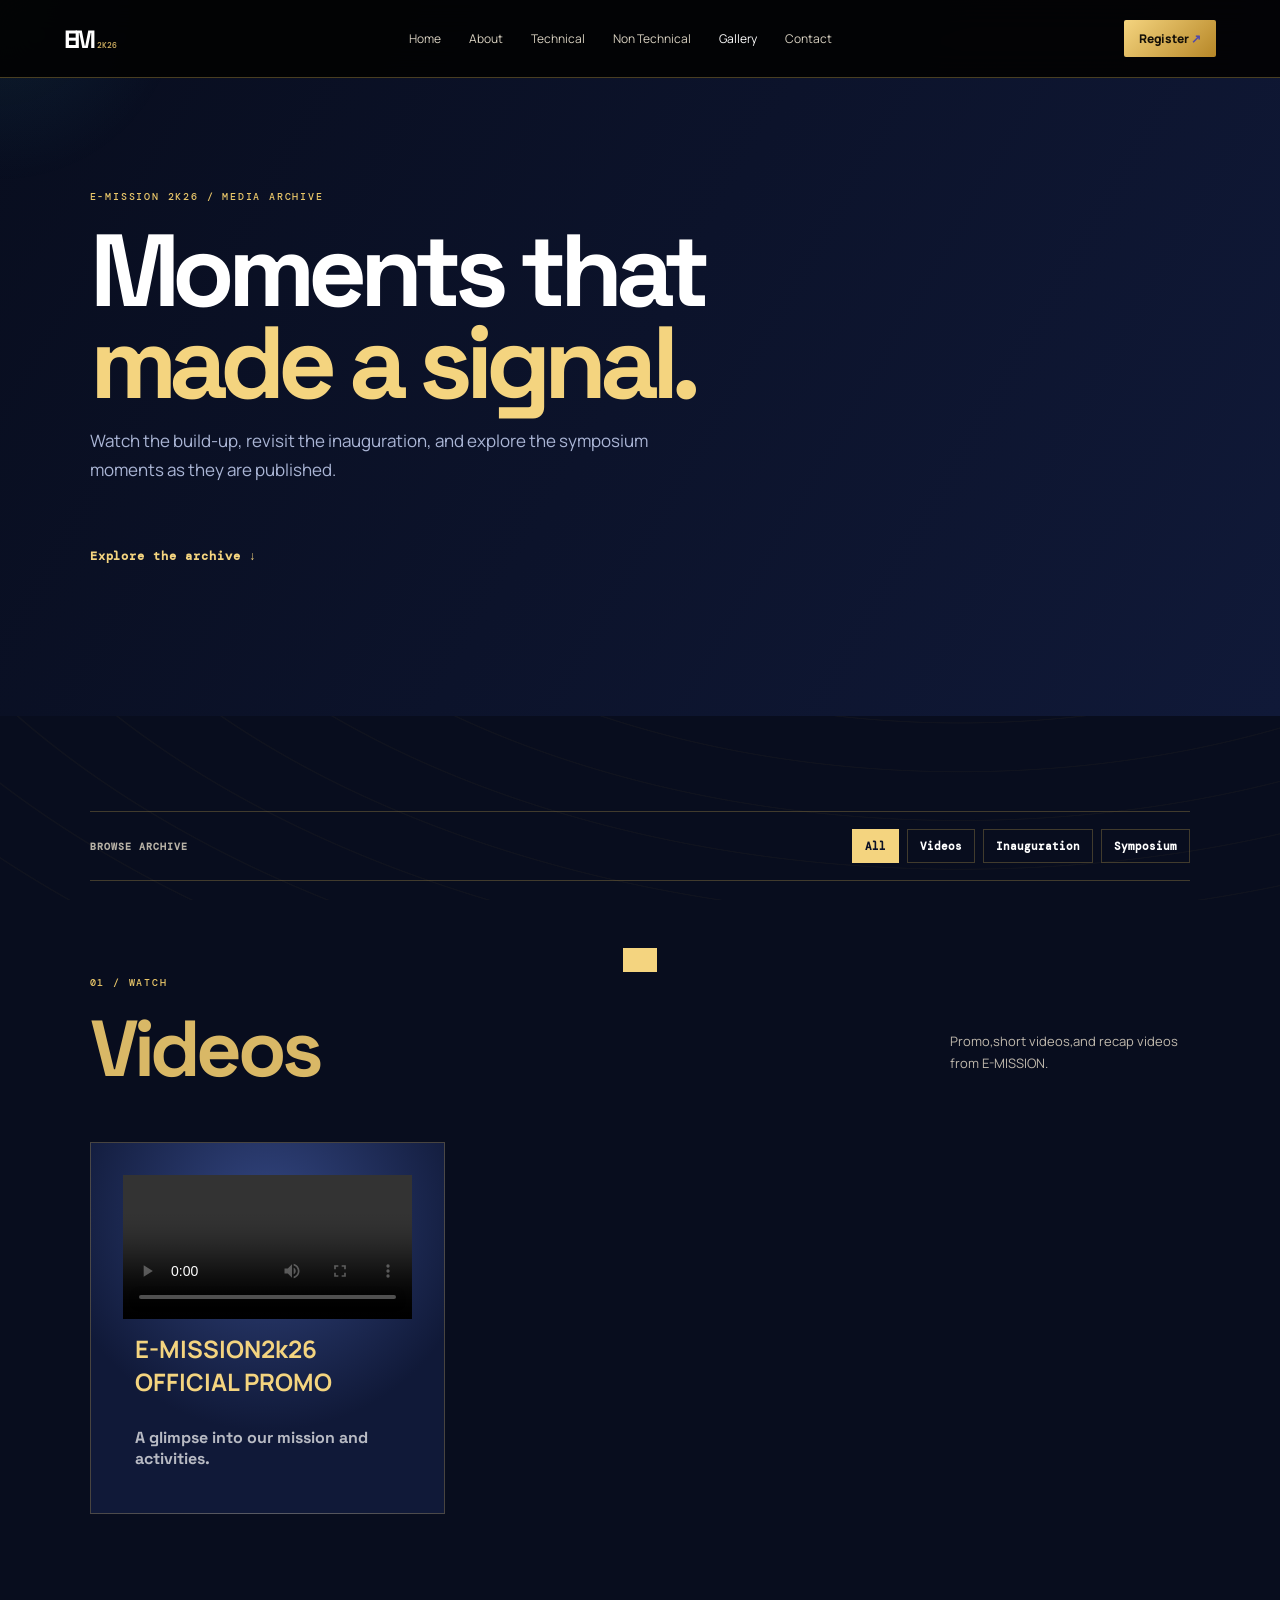
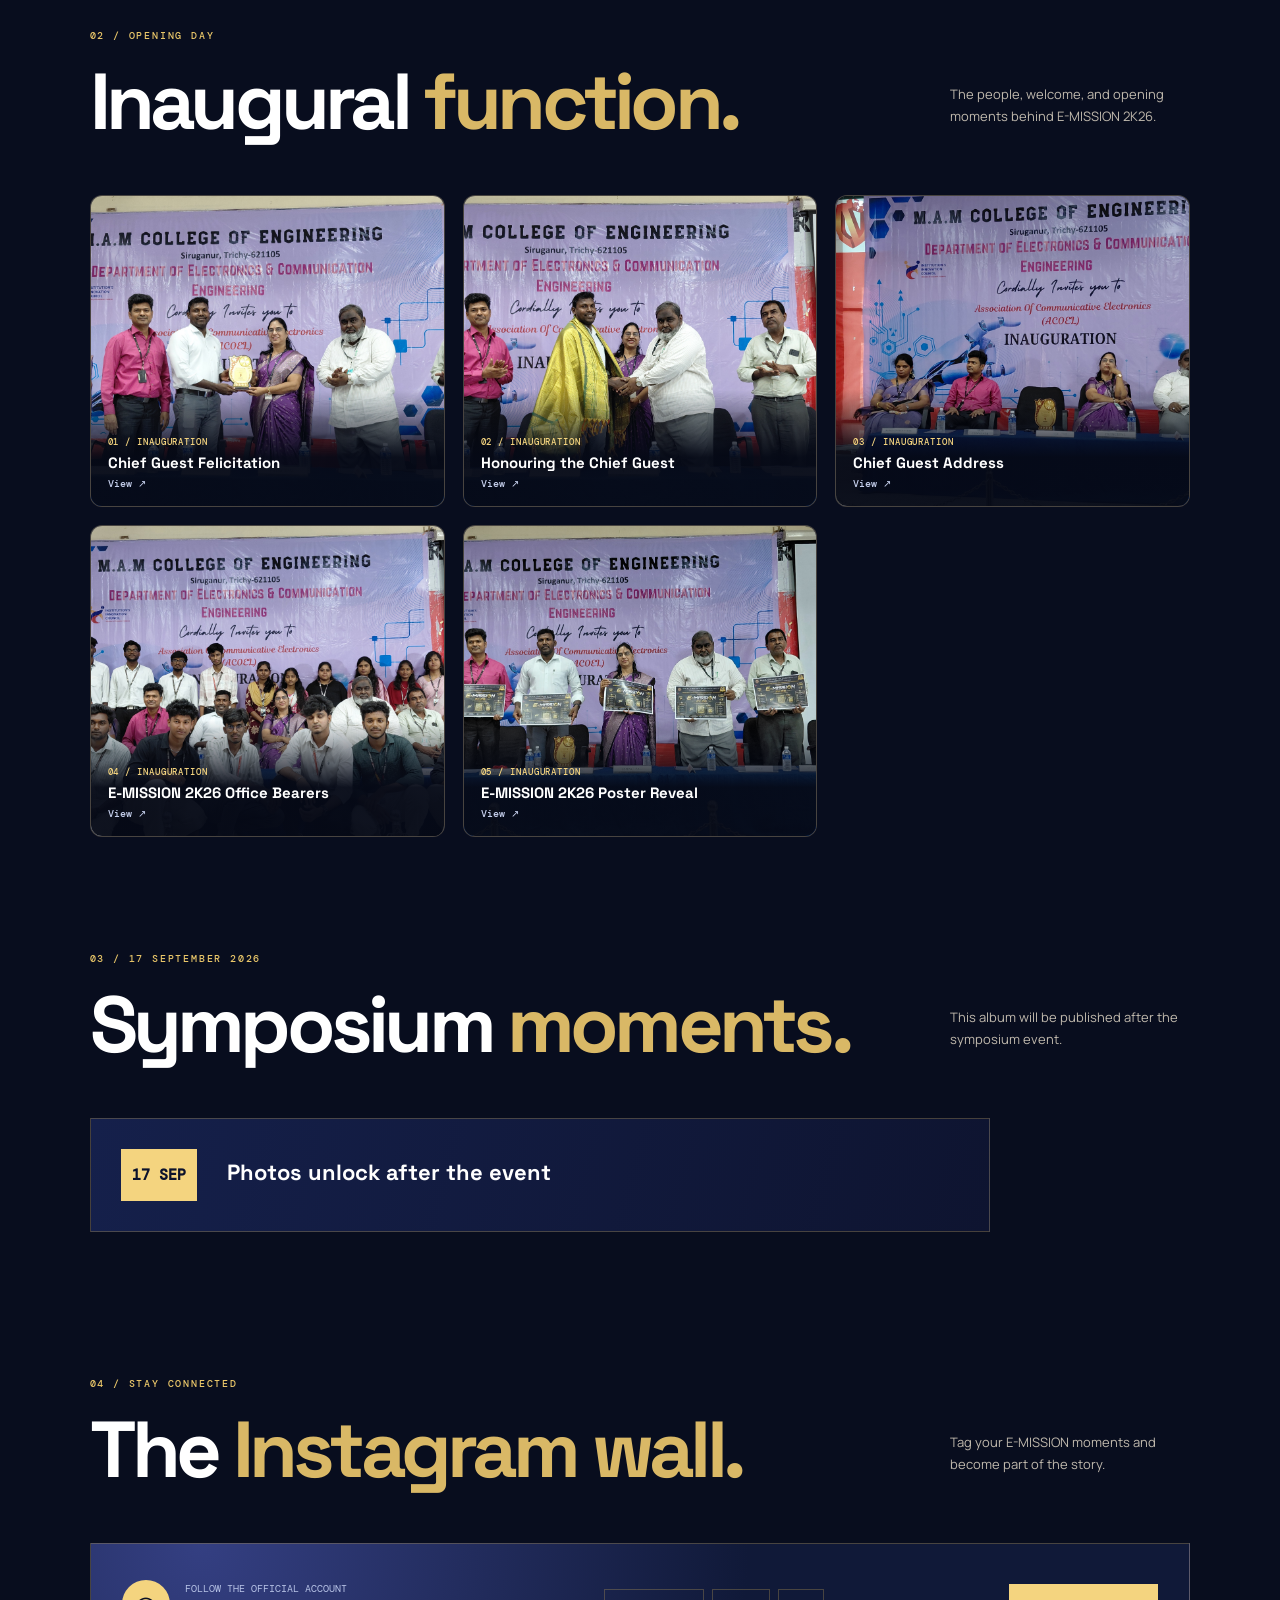
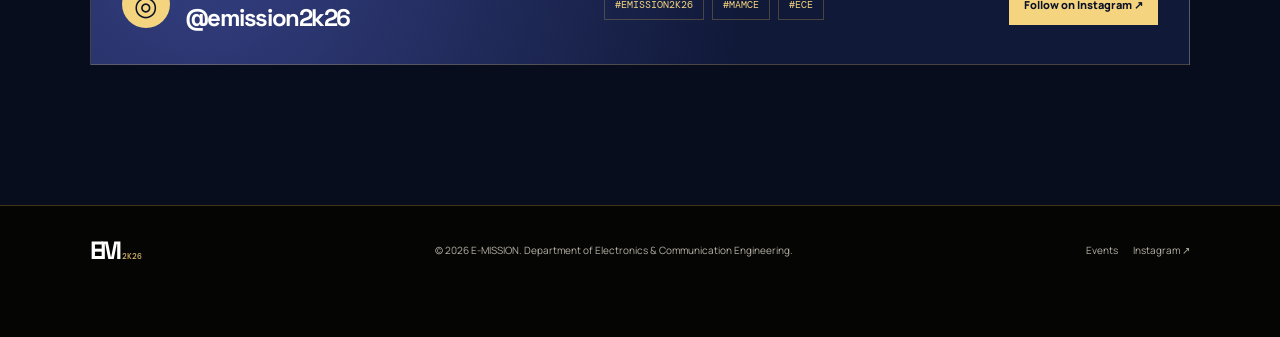
==== gallery.html @ a76c0dd0 "Update To V4:Whats New?:Updated Gallery Section.Gallery Filter,Uploded Photos And Videos,Instagram W" ====
<!doctype html>
<html lang="en">
  <head>
    <meta charset="utf-8" />
    <meta name="viewport" content="width=device-width, initial-scale=1" />
    <meta name="theme-color" content="#070b19" />
    <meta name="description" content="Photos and videos from E-MISSION 2K26." />
    <title>Gallery | E-MISSION 2K26</title>
    <link rel="preconnect" href="https://fonts.googleapis.com" />
    <link rel="preconnect" href="https://fonts.gstatic.com" crossorigin />
    <link
      href="https://fonts.googleapis.com/css2?family=DM+Mono:wght@400;500&family=Manrope:wght@400;500;600;700;800&family=Space+Grotesk:wght@400;500;600;700&display=swap"
      rel="stylesheet"
    />
    <link rel="stylesheet" href="styles.css" />
    <link rel="stylesheet" href="overrides.css" />
    <link rel="stylesheet" href="theme-emission.css" />
    <link rel="stylesheet" href="gallery.css" />
  </head>
  <body class="gallery-page">
    <div class="scroll-progress" id="scrollProgress"></div>
    <div class="cursor-glow" id="glow"></div>
    <header class="nav stuck" id="nav">
      <a class="brand" href="index.html#home" aria-label="E-MISSION home"
        ><span>EM</span><small>2K26</small></a
      >
      <nav id="menu" aria-label="Main navigation">
        <a href="index.html#home">Home</a><a href="index.html#about">About</a
        ><a href="index.html#technical">Technical</a
        ><a href="index.html#nontechnical">Non Technical</a
        ><a class="active" href="gallery.html">Gallery</a
        ><a href="index.html#contact">Contact</a>
      </nav>
      <div class="nav-actions">
        <a class="register-mini" href="https://docs.google.com/forms/d/e/1FAIpQLSfqVHv9h-TVXLEeJekLV90vyWVdqraAZtLsTosYT09HKLioBQ/viewform?usp=publish-editor"
          >Register <span>↗</span></a
        >
      </div>
      <button class="hamburger" id="hamburger" aria-label="Open navigation">
        <i></i><i></i>
      </button>
    </header>

    <main>
      <section class="gallery-hero section">
        <div class="section-kicker">E-MISSION 2K26 / MEDIA ARCHIVE</div>
        <h1>Moments that<br /><em>made a signal.</em></h1>
        <p>
          Watch the build-up, revisit the inauguration, and explore the
          symposium moments as they are published.
        </p>
        <div class="gallery-hero-actions">
          <a class="jump-link" href="#gallery-media">Explore the archive ↓</a>
        </div>
      </section>

      <section id="gallery-media" class="media-section section">
        <div class="gallery-filter-bar" aria-label="Filter gallery media">
          <span>Browse archive</span>
          <div class="gallery-filters" role="group" aria-label="Gallery filters">
            <button class="filter-button active" type="button" data-filter="all">All</button>
            <button class="filter-button" type="button" data-filter="videos">Videos</button>
            <button class="filter-button" type="button" data-filter="inauguration">Inauguration</button>
            <button class="filter-button" type="button" data-filter="symposium">Symposium</button>
          </div>
        </div>

      <section id="promo" class="media-section media-group" data-category="videos">
        <div class="section-head">
          <div>
            <div class="section-kicker">01 / WATCH</div>
            <h2 class="display"><em>Videos</em></h2>
          </div>
          <p class="head-note">
            Promo,short videos,and recap videos from E-MISSION.
          </p>
        </div>
        <div class="video-grid">

          <!-- Add each MP4 to assets/gallery/promo-videos/ and copy this video block for it. -->
          <article class="video-card video-placeholder gallery-item" data-category="videos">
            <video controls>
                <source src="assets/promo-videos/E-Mission 2k26 Final.mp4">
            </video>
            <h3 class="video-info-h">E-MISSION2k26 OFFICIAL PROMO</h3>
            <p class="video-info-p">A glimpse into our mission and activities.</p>
           
          </article>
        </div>
      </section>

      <section class="media-section media-group" data-category="inauguration">
        <div class="section-head">
          <div>
            <div class="section-kicker">02 / OPENING DAY</div>
            <h2 class="display">Inaugural <em>function.</em></h2>
          </div>
          <p class="head-note">
            The people, welcome, and opening moments behind E-MISSION 2K26.
          </p>
        </div>
        <div class="photo-grid">

            <button class="photo-card gallery-item" type="button" data-category="inauguration" data-full="assets/inaguration-function/Chief Guest Felicitation.jpg" data-caption="Chief Guest Felicitation" aria-label="Open Chief Guest Felicitation photo">
                <img src="assets/inaguration-function/Chief Guest Felicitation.jpg" alt="Chief Guest Felicitation">
                <span><b>01 / INAUGURATION</b>Chief Guest Felicitation <i>View ↗</i></span>
            </button>

            <button class="photo-card gallery-item" type="button" data-category="inauguration" data-full="assets/inaguration-function/Honouring Chief Guest.jpg" data-caption="Honouring the Chief Guest" aria-label="Open Honouring the Chief Guest photo">
                <img src="assets/inaguration-function/Honouring Chief Guest.jpg" alt="Honouring the Chief Guest">
                <span><b>02 / INAUGURATION</b>Honouring the Chief Guest <i>View ↗</i></span>
            </button>

            <button class="photo-card gallery-item" type="button" data-category="inauguration" data-full="assets/inaguration-function/Chief Guest Speech.jpg" data-caption="Chief Guest Address" aria-label="Open Chief Guest Address photo">
                <img src="assets/inaguration-function/Chief Guest Speech.jpg" alt="Chief Guest Address">
                <span><b>03 / INAUGURATION</b>Chief Guest Address <i>View ↗</i></span>
            </button>

            <button class="photo-card gallery-item" type="button" data-category="inauguration" data-full="assets/inaguration-function/Office Bearers E-MISSION2K26.jpg" data-caption="E-MISSION 2K26 Office Bearers" aria-label="Open E-MISSION 2K26 Office Bearers photo">
                <img src="assets/inaguration-function/Office Bearers E-MISSION2K26.jpg" alt="E-MISSION 2K26 Office Bearers">
                <span><b>04 / INAUGURATION</b>E-MISSION 2K26 Office Bearers <i>View ↗</i></span>
            </button>

            <button class="photo-card gallery-item" type="button" data-category="inauguration" data-full="assets/inaguration-function/E-MISSION2K26 POSTER REVEAL.jpg" data-caption="E-MISSION 2K26 Poster Reveal" aria-label="Open E-MISSION 2K26 Poster Reveal photo">
                <img src="assets/inaguration-function/E-MISSION2K26 POSTER REVEAL.jpg" alt="E-MISSION 2K26 Poster Reveal">
                <span><b>05 / INAUGURATION</b>E-MISSION 2K26 Poster Reveal <i>View ↗</i></span>
            </button>

        </div>
      </section>

      <section class="media-section media-group symposium-section" data-category="symposium">
        <div class="section-head">
          <div>
            <div class="section-kicker">03 / 17 SEPTEMBER 2026</div>
            <h2 class="display">Symposium <em>moments.</em></h2>
          </div>
          <p class="head-note">
            This album will be published after the symposium event.
          </p>
        </div>
        <div class="post-event-card gallery-item" data-category="symposium">
          <span>17 SEP</span>
          <div>
            <h3>Photos unlock after the event</h3>
          </div>
        </div>
      </section>
      </section>

      <section class="instagram-wall section">
        <div class="section-head"><div><div class="section-kicker">04 / STAY CONNECTED</div><h2 class="display">The <em>Instagram wall.</em></h2></div><p class="head-note">Tag your E-MISSION moments and become part of the story.</p></div>
        <div class="instagram-panel">
          <div class="instagram-handle"><span>◎</span><div><small>FOLLOW THE OFFICIAL ACCOUNT</small><h3>@emission2k26</h3></div></div>
          <div class="instagram-tags"><span>#EMISSION2K26</span><span>#MAMCE</span><span>#ECE</span></div>
          <a class="instagram-follow" href="https://www.instagram.com/emission2k26/" target="_blank" rel="noreferrer">Follow on Instagram ↗</a>
        </div>
      </section>
    </main>

    <footer>
      <a class="brand" href="index.html#home"
        ><span>EM</span><small>2K26</small></a
      >
      <p>
        © 2026 E-MISSION. Department of Electronics &amp; Communication
        Engineering.
      </p>
      <div>
        <a href="index.html#technical">Events</a
        ><a
          href="https://www.instagram.com/emission2k26/"
          target="_blank"
          rel="noreferrer"
          >Instagram ↗</a
        >
      </div>
    </footer>
    <dialog class="lightbox" id="lightbox" aria-label="Expanded photo viewer">
      <button class="lightbox-close" type="button" aria-label="Close photo viewer">×</button>
      <button class="lightbox-nav previous" type="button" aria-label="Previous photo">←</button>
      <figure><img id="lightboxImage" src="" alt="" /><figcaption><span id="lightboxCount"></span><strong id="lightboxCaption"></strong></figcaption></figure>
      <button class="lightbox-nav next" type="button" aria-label="Next photo">→</button>
      <a class="lightbox-download" id="lightboxDownload" href="#" download>Download ↓</a>
    </dialog>
    <div class="gallery-toast" id="galleryToast" role="status"></div>
    <script src="gallery.js"></script>
  </body>
</html>
---- styles.css ----
:root{--bg:#070b19;--surface:#0e1530;--ink:#f4f7ff;--muted:#94a1bd;--line:rgba(174,194,255,.16);--cyan:#69eff3;--violet:#9473ff;--lime:#d7ff5f;--font:'Manrope',sans-serif;--display:'Space Grotesk',sans-serif}*{box-sizing:border-box}html{scroll-behavior:smooth}body{margin:0;background:var(--bg);color:var(--ink);font-family:var(--font);overflow-x:hidden}.loader{position:fixed;inset:0;background:#070b19;z-index:100;display:grid;place-content:center;gap:14px;text-align:center;transition:opacity .7s,visibility .7s}.loader.done{opacity:0;visibility:hidden}.loader-mark{font:700 3rem var(--display);letter-spacing:-.16em}.loader-mark span{color:var(--cyan)}.loader p{font:500 10px 'DM Mono';color:var(--muted);letter-spacing:.2em}.loader i{height:1px;background:linear-gradient(90deg,transparent,var(--cyan),transparent);animation:load 1.5s infinite}@keyframes load{0%{transform:scaleX(.1)}100%{transform:scaleX(1)}}.scroll-progress{height:3px;background:linear-gradient(90deg,var(--cyan),var(--violet));position:fixed;top:0;left:0;z-index:99;width:0}.cursor-glow{position:fixed;width:400px;height:400px;border-radius:50%;background:radial-gradient(circle,rgba(81,230,245,.08),transparent 65%);pointer-events:none;transform:translate(-50%,-50%);z-index:1}.announcement{height:31px;background:var(--cyan);color:#071019;display:flex;gap:12px;align-items:center;overflow:hidden;padding:0 5vw;font:500 10px 'DM Mono';letter-spacing:.16em;white-space:nowrap}.announcement div{animation:marquee 24s linear infinite}.announcement b{margin:0 20px}@keyframes marquee{to{transform:translateX(-20%)}}.pulse{width:6px;height:6px;background:#071019;border-radius:50%;box-shadow:0 0 0 5px rgba(7,16,25,.18);flex:none}.nav{height:78px;display:flex;align-items:center;justify-content:space-between;padding:0 5vw;position:absolute;top:31px;left:0;right:0;z-index:30;transition:.3s}.nav.stuck{position:fixed;top:0;background:rgba(7,11,25,.78);backdrop-filter:blur(16px);border-bottom:1px solid var(--line)}.brand{color:var(--ink);text-decoration:none;font-family:var(--display);display:flex;align-items:baseline;gap:4px}.brand span{font-weight:700;font-size:25px;letter-spacing:-.15em}.brand small{font:500 8px 'DM Mono';color:var(--cyan);letter-spacing:0}.nav nav{display:flex;gap:28px}.nav nav a,.nav-actions a{font-size:12px;color:var(--muted);text-decoration:none;transition:.2s}.nav nav a:hover,.nav nav .active{color:var(--ink)}.nav-actions{display:flex;align-items:center;gap:12px}.lang,.theme{border:0;background:none;color:var(--muted);cursor:pointer;font:11px var(--font)}.theme{font-size:19px}.register-mini{background:var(--ink);color:#0a1022!important;padding:10px 15px;font-weight:800!important}.register-mini span{color:#4f49aa}.hamburger{display:none;background:0;border:0;width:30px}.hamburger i{display:block;height:2px;background:var(--ink);margin:6px 0}.hero{min-height:calc(100svh - 31px);position:relative;overflow:hidden;display:flex;align-items:center}.grid{position:absolute;inset:-30%;background:linear-gradient(var(--line) 1px,transparent 1px),linear-gradient(90deg,var(--line) 1px,transparent 1px);background-size:60px 60px;transform:perspective(600px) rotateX(60deg);mask-image:linear-gradient(transparent,black 30%,transparent 78%)}.orb{position:absolute;border-radius:50%;filter:blur(1px)}.orb-a{width:580px;height:580px;background:radial-gradient(circle,rgba(71,92,253,.3),transparent 68%);right:-120px;top:4%}.orb-b{width:440px;height:440px;background:radial-gradient(circle,rgba(80,235,238,.17),transparent 70%);left:-180px;bottom:-150px}.particles{position:absolute;inset:0;background-image:radial-gradient(var(--cyan) 1px,transparent 1px),radial-gradient(var(--violet) 1px,transparent 1px);background-size:110px 120px,170px 150px;background-position:10px 5px,80px 60px;opacity:.5;animation:drift 15s linear infinite}@keyframes drift{to{background-position:120px 125px,250px 210px}}.hero-inner{max-width:1300px;width:100%;margin:auto;padding:110px 7vw 60px;position:relative;z-index:2;display:flex;align-items:center;justify-content:space-between}.eyebrow,.section-kicker{font:500 10px 'DM Mono';letter-spacing:.18em;color:var(--cyan);text-transform:uppercase}.eyebrow span{display:inline-block;width:22px;height:1px;vertical-align:middle;background:var(--cyan);margin-right:9px}.emblem{display:flex;align-items:center;gap:12px;margin:30px 0 10px}.emblem-ring{border:1px solid var(--cyan);color:var(--cyan);border-radius:50%;width:44px;height:44px;display:grid;place-content:center;font:700 15px var(--display)}.emblem-ring small{font-size:6px}.emblem>span{font:500 8px 'DM Mono';color:var(--muted);letter-spacing:.1em}.hero h1{font:700 clamp(65px,10vw,150px)/.8 var(--display);letter-spacing:-.095em;margin:0}.hero h1 span{color:var(--cyan)}.hero h1 em,.display em,.contact h2 em{font-family:var(--display);font-style:normal;color:transparent;-webkit-text-stroke:1.5px var(--violet)}.hero-sub{font:500 13px 'DM Mono';color:var(--lime);letter-spacing:.15em;margin:25px 0}.hero-sub b{color:var(--muted);padding:0 6px}.hero-text{color:var(--muted);line-height:1.75;font-size:14px;max-width:430px}.hero-buttons{display:flex;gap:12px;margin:28px 0}.btn{display:inline-flex;align-items:center;justify-content:center;gap:16px;padding:14px 20px;text-decoration:none;border:1px solid var(--line);color:var(--ink);font:700 11px var(--font);cursor:pointer;transition:.25s}.btn.primary{background:var(--cyan);color:#071019;border-color:var(--cyan);box-shadow:0 0 30px rgba(104,239,243,.15)}.btn:hover{transform:translateY(-3px);box-shadow:0 7px 24px rgba(0,0,0,.25)}.btn.primary span{font-size:18px}.event-meta{display:flex;align-items:center;gap:14px;margin-top:44px}.event-meta>div{display:flex;align-items:center;gap:8px}.event-meta b{font:700 18px var(--display);letter-spacing:-.05em}.event-meta span{font:500 8px 'DM Mono';color:var(--muted);line-height:1.4}.event-meta i{width:1px;height:28px;background:var(--line)}.hero-visual{width:43%;height:520px;position:relative}.core{width:220px;height:220px;border-radius:50%;background:radial-gradient(circle at 38% 35%,#718cff,#23206d 50%,#10153b 72%);position:absolute;left:50%;top:50%;transform:translate(-50%,-50%);box-shadow:0 0 50px #5d68e860,0 0 150px #46e4e540}.core-inner{position:absolute;inset:18px;border:1px solid #75ecee80;border-radius:50%;display:grid;place-content:center;animation:spin 20s linear infinite}.core-inner span{font:700 40px var(--display);letter-spacing:-.17em}.core-inner i{position:absolute;width:8px;height:8px;background:var(--lime);border-radius:50%;left:50%;top:-4px;box-shadow:0 0 12px var(--lime)}.core-inner i:nth-of-type(2){top:50%;left:auto;right:-4px}.core-inner i:nth-of-type(3){left:50%;top:auto;bottom:-4px}.core-inner i:nth-of-type(4){top:50%;left:-4px}@keyframes spin{to{transform:rotate(360deg)}}.orbit{position:absolute;border:1px solid rgba(116,160,255,.25);border-radius:50%;left:50%;top:50%;transform:translate(-50%,-50%) rotate(-24deg)}.o1{width:390px;height:150px}.o2{width:160px;height:400px}.signal-card{position:absolute;padding:12px 15px;background:rgba(19,28,64,.66);border:1px solid rgba(140,181,255,.27);backdrop-filter:blur(10px);font:10px 'DM Mono';display:flex;flex-direction:column;gap:6px;animation:float 4s ease-in-out infinite}.signal-card span{color:var(--cyan)}.signal-card b{letter-spacing:.12em}.c1{top:11%;left:2%}.c2{bottom:16%;right:5%;animation-delay:-1s}.c3{right:9%;top:25%;animation-delay:-2s}@keyframes float{50%{transform:translateY(-12px)}}.scroll-cue{position:absolute;z-index:4;bottom:22px;left:7vw;font:9px 'DM Mono';letter-spacing:.16em;color:var(--muted);text-decoration:none;display:flex;align-items:center;gap:8px}.scroll-cue span{height:30px;width:1px;background:var(--cyan)}.section{padding:140px 7vw;max-width:1440px;margin:auto}.section-kicker{margin-bottom:22px}.display{font:700 clamp(45px,6.2vw,92px)/.96 var(--display);letter-spacing:-.075em;margin:0}.about{border-top:1px solid var(--line)}.about-layout{display:grid;grid-template-columns:1fr 1fr;gap:8vw}.about-copy{padding-top:12px}.about-copy p{color:var(--muted);font-size:15px;line-height:1.85;margin:0 0 20px}.text-link{color:var(--cyan);text-decoration:none;font:700 12px var(--font)}.text-link span{margin-left:8px;font-size:18px}.stats{display:grid;grid-template-columns:repeat(4,1fr);border-top:1px solid var(--line);margin-top:90px}.stats>div{padding:24px 10px;border-right:1px solid var(--line);display:flex;gap:12px;align-items:center}.stats strong{font:700 36px var(--display);letter-spacing:-.08em}.stats span{font:10px 'DM Mono';color:var(--muted);line-height:1.5}.section-head{display:flex;justify-content:space-between;align-items:end;margin-bottom:55px}.filter-wrap{width:230px}.filter-wrap label{display:block;font:10px 'DM Mono';color:var(--muted);margin-bottom:9px}.filter-wrap input{width:100%;border:0;border-bottom:1px solid var(--line);background:none;padding:9px 0;color:var(--ink);outline:0;font:12px var(--font)}.event-grid{display:grid;grid-template-columns:repeat(4,1fr);gap:12px}.event-card{min-height:460px;padding:22px;display:flex;flex-direction:column;justify-content:space-between;background:linear-gradient(145deg,#151d41,#0a1026);border:1px solid var(--line);position:relative;overflow:hidden;transition:.35s}.event-card:before{content:"";position:absolute;width:210px;height:210px;background:radial-gradient(circle,rgba(117,104,255,.23),transparent 67%);top:-65px;right:-80px}.event-card:hover{transform:translateY(-9px);border-color:var(--cyan);box-shadow:0 15px 40px #0005}.event-card.featured{background:linear-gradient(145deg,#17435e,#0d1a3f)}.card-top,.card-bottom{display:flex;justify-content:space-between;align-items:center;position:relative}.card-top>span:first-child{font:10px 'DM Mono';color:var(--muted)}.icon{font-size:27px;color:var(--cyan)}.tag{font:10px 'DM Mono';letter-spacing:.13em;color:var(--lime)}.event-card h3{font:700 36px/.92 var(--display);letter-spacing:-.075em;margin:12px 0}.event-card>div:nth-child(2)>p:last-child{color:var(--muted);font-size:12px;line-height:1.7}.rules{border:0;background:none;color:var(--muted);padding:0;font:10px 'DM Mono';text-decoration:underline;cursor:pointer}.card-bottom a{color:var(--ink);font:700 11px var(--font);text-decoration:none}.card-bottom b{color:var(--cyan);font-size:17px}.nontech{background:#0a0f23;max-width:none;padding-left:7vw;padding-right:7vw}.head-note{color:var(--muted);max-width:240px;font-size:13px;line-height:1.7}.non-grid{display:grid;grid-template-columns:repeat(3,1fr);gap:1px;background:var(--line);border:1px solid var(--line)}.non-card{background:#0a0f23;padding:26px;min-height:310px;transition:.25s}.non-card:hover{background:#131b3b}.non-card.accent{background:linear-gradient(135deg,#412f74,#1d194a)}.non-card>span{font:10px 'DM Mono';color:var(--muted)}.non-icon{font-size:40px;color:var(--cyan);margin:35px 0}.non-card h3{font:700 26px var(--display);letter-spacing:-.06em;margin:0}.non-card p{font-size:12px;line-height:1.7;color:var(--muted);min-height:45px}.non-card a{color:var(--ink);text-decoration:none;font:700 11px var(--font)}.timeline{margin-top:65px;border-top:1px solid var(--line)}.timeline>div{display:grid;grid-template-columns:1fr 30px 3fr;align-items:center;border-bottom:1px solid var(--line);padding:17px 0}.timeline time{font:500 12px 'DM Mono';color:var(--cyan)}.timeline span{width:7px;height:7px;border-radius:50%;background:var(--violet);box-shadow:0 0 12px var(--violet)}.timeline p{font-size:16px;margin:0}.register{max-width:none;background:linear-gradient(110deg,#111f47,#16115a 45%,#07101f);padding-left:7vw;padding-right:7vw}.register-panel{max-width:1300px;margin:auto;display:grid;grid-template-columns:1.5fr .8fr;gap:12vw;align-items:center}.register-copy>p:not(.section-kicker){color:var(--muted);line-height:1.7;max-width:350px}.countdown{display:flex;gap:23px;margin:32px 0}.countdown div{display:grid;gap:3px}.countdown b{font:700 35px var(--display);letter-spacing:-.07em}.countdown span{font:9px 'DM Mono';color:var(--cyan)}.registration-actions{display:flex;flex-wrap:wrap;gap:9px}.qr-box{background:#f5f8ff;color:#081126;padding:28px;text-align:center;max-width:265px;justify-self:end}.qr{background:#fff;padding:9px;width:152px;height:152px;margin:0 auto 18px}.qr svg{width:100%;height:100%;fill:#071019}.qr-box h3{font:700 18px var(--display);margin:0 0 6px}.qr-box>a:not(.download){font:10px 'DM Mono';color:#52617a;text-decoration:none}.download{display:flex;margin-top:20px;border-top:1px solid #d5d9e3;padding-top:14px;justify-content:space-between;color:#081126;text-decoration:none;font-size:11px;font-weight:800}.download span{font-size:20px;color:#5952e9}.people-columns{display:grid;grid-template-columns:1fr 1fr;gap:10vw;margin-top:55px}.people h3{font:500 10px 'DM Mono';color:var(--cyan);letter-spacing:.14em;text-transform:uppercase;margin-bottom:24px}.profile{border-top:1px solid var(--line);padding:15px 0;display:flex;align-items:center;gap:13px}.avatar{width:37px;height:37px;border-radius:50%;display:grid;place-content:center;color:var(--cyan);border:1px solid var(--cyan)}.profile div:last-child{display:grid;gap:3px}.profile b{font-size:13px}.profile span,.profile a{font-size:10px;color:var(--muted);text-decoration:none}.student-list{border-top:1px solid var(--line)}.student-list a{padding:13px 0;border-bottom:1px solid var(--line);display:grid;grid-template-columns:1fr 1fr auto;color:var(--ink);text-decoration:none;font-size:12px}.student-list span{color:var(--muted)}.student-list i{color:var(--lime);font:10px 'DM Mono';font-style:normal}.faq{padding-top:20px;display:grid;grid-template-columns:.85fr 1.15fr;gap:10vw}.accordion{padding-top:20px}.accordion details{border-top:1px solid var(--line);padding:19px 0}.accordion details:last-child{border-bottom:1px solid var(--line)}summary{list-style:none;font:600 15px var(--font);cursor:pointer;display:flex;justify-content:space-between}summary::-webkit-details-marker{display:none}summary span{color:var(--cyan);font-size:20px;transition:.2s}details[open] summary span{transform:rotate(45deg)}details p{color:var(--muted);font-size:13px;line-height:1.7;max-width:480px}.contact{padding:100px 7vw;display:grid;grid-template-columns:1fr 1fr;background:#080d1e}.contact h2{font:700 clamp(50px,7vw,100px)/.86 var(--display);letter-spacing:-.09em;margin:15px 0 25px}.contact>div>p:not(.eyebrow){font-size:13px;color:var(--muted);line-height:1.7}.contact>div>a{color:var(--cyan);font:600 13px var(--font);text-decoration:none}.map{height:310px;border:1px solid var(--line);position:relative;overflow:hidden;background:linear-gradient(30deg,#0e2145,#0b1630)}.map:before{content:"";position:absolute;inset:-20%;background:linear-gradient(48deg,transparent 48%,#69eff330 49%,#69eff330 51%,transparent 52%),linear-gradient(145deg,transparent 47%,#9473ff25 48%,#9473ff25 52%,transparent 53%);background-size:100px 100px}.map-line{position:absolute;height:1px;background:#d7ff5f66;transform:rotate(-24deg)}.l1{width:250px;top:40%;left:-20px}.l2{width:300px;top:65%;right:-30px;transform:rotate(35deg)}.l3{width:170px;top:23%;right:30px;transform:rotate(108deg)}.pin{position:absolute;left:48%;top:43%;font-size:35px;color:var(--lime);filter:drop-shadow(0 0 10px var(--lime))}.map b,.map small{position:absolute;left:50%;top:60%;transform:translateX(-50%);font:700 11px 'DM Mono';letter-spacing:.1em;white-space:nowrap}.map small{top:68%;font-size:8px;color:var(--muted)}footer{padding:27px 7vw 70px;display:flex;justify-content:space-between;align-items:center;border-top:1px solid var(--line);font-size:10px;color:var(--muted)}footer div{display:flex;gap:15px}footer a{color:var(--muted);text-decoration:none}.bottom-nav{display:none}dialog{width:min(450px,90vw);background:#101938;color:var(--ink);border:1px solid var(--cyan);padding:32px;box-shadow:0 30px 100px #000}dialog::backdrop{background:#020512aa;backdrop-filter:blur(5px)}dialog h2{font:700 34px var(--display);letter-spacing:-.06em;margin:8px 0 20px}dialog ul{color:var(--muted);padding-left:18px;font-size:13px;line-height:2;margin-bottom:28px}.close{position:absolute;right:13px;top:9px;border:0;background:none;color:var(--ink);font-size:25px;cursor:pointer}#toast{position:fixed;z-index:101;bottom:28px;left:50%;transform:translate(-50%,100px);background:var(--cyan);color:#071019;padding:12px 17px;font-size:12px;font-weight:800;transition:.3s}#toast.show{transform:translate(-50%,0)}.light{--bg:#eef2fa;--surface:#fff;--ink:#071128;--muted:#576882;--line:rgba(11,31,80,.16)}.light .hero,.light .nontech,.light .non-card,.light footer,.light .contact{background:#eef2fa}.light .event-card{background:#fff}.light .register{background:linear-gradient(110deg,#dfeaff,#e9e4ff)}@media(max-width:800px){.cursor-glow{display:none}.nav{height:65px;padding:0 5vw}.nav nav{position:fixed;top:0;right:-100%;width:min(300px,85vw);height:100vh;background:#0e1530;display:flex;flex-direction:column;padding:110px 35px;gap:25px;transition:.35s;box-shadow:-20px 0 40px #0005}.nav nav.open{right:0}.nav nav a{font:600 20px var(--display);color:var(--ink)}.nav-actions .lang,.nav-actions .theme{display:none}.register-mini{display:none}.hamburger{display:block;z-index:2}.hero{min-height:780px}.hero-inner{padding:100px 7vw 70px}.hero-visual{position:absolute;width:360px;height:390px;right:-100px;bottom:30px;opacity:.72}.core{width:150px;height:150px}.o1{width:280px;height:100px}.o2{width:100px;height:280px}.hero-copy{z-index:2}.hero h1{font-size:clamp(64px,18vw,100px)}.hero-text{max-width:330px}.hero-buttons{margin-top:22px}.btn{padding:13px 14px;font-size:10px}.event-meta{margin-top:28px}.scroll-cue{display:none}.section{padding:85px 7vw}.about-layout,.people-columns,.register-panel,.contact,.faq{grid-template-columns:1fr;gap:35px}.stats{margin-top:50px;grid-template-columns:1fr 1fr}.stats>div:nth-child(2){border-right:0}.section-head{align-items:start;gap:25px;flex-direction:column;margin-bottom:35px}.event-grid{grid-template-columns:1fr 1fr}.event-card{min-height:360px;padding:17px}.event-card h3{font-size:29px}.non-grid{grid-template-columns:1fr}.non-card{min-height:250px}.register-panel{gap:50px}.qr-box{justify-self:start}.people-columns{margin-top:38px}.faq{padding-top:0}.accordion{padding-top:0}.contact{padding:75px 7vw}.map{height:250px}footer{padding-bottom:82px;align-items:flex-start;flex-direction:column;gap:18px}footer p{margin:0}.bottom-nav{position:fixed;z-index:50;bottom:0;left:0;right:0;height:62px;background:rgba(8,14,31,.9);backdrop-filter:blur(12px);display:flex;justify-content:space-around;border-top:1px solid var(--line)}.bottom-nav a{display:grid;place-content:center;text-align:center;gap:2px;color:var(--muted);text-decoration:none;font-size:17px;min-width:52px}.bottom-nav span{font:8px var(--font)}.bottom-register{color:var(--cyan)!important}.bottom-register:first-letter{font-size:21px}}@media(max-width:480px){.announcement{font-size:8px}.hero{min-height:730px}.hero-inner{padding-top:80px}.emblem{margin-top:20px}.hero-sub{font-size:10px}.hero-text{font-size:12px}.event-grid{grid-template-columns:1fr}.event-card{min-height:310px}.stats strong{font-size:28px}.stats>div{padding:16px 5px}.timeline>div{grid-template-columns:70px 24px 1fr}.timeline p{font-size:13px}.student-list a{grid-template-columns:1fr auto;gap:5px}.student-list i{grid-column:1/-1}.registration-actions{flex-direction:column;align-items:flex-start}.filter-wrap{width:100%}}
---- overrides.css ----
/* E-MISSION 2K26 update: expanded non-technical lineup and calendar emphasis. */
.non-grid { grid-template-columns: repeat(4, 1fr); }
.non-card.film-card { background: linear-gradient(135deg, #123e51, #10244a); }
#calendar {
  background: var(--lime);
  border-color: var(--lime);
  color: #081126;
  box-shadow: 0 0 24px rgba(215,255,95,.22);
}
#calendar:hover { box-shadow: 0 8px 30px rgba(215,255,95,.32); }
@media (max-width: 800px) { .non-grid { grid-template-columns: 1fr; } }

/* Keep the hero logo on the left and use the right side for the signal visual. */
.emission-logo {
  margin-left: 0;
  margin-right: 0;
  position: static;
}

@media (min-width: 801px) {
  .hero-visual {
    display: block !important;
  }
}

/* Gold mission-control panel for the right side of the hero. */
@media (min-width: 801px) {
  .hero-visual {
    width: 42%;
    height: 420px;
    position: relative;
    overflow: hidden;
    border: 1px solid rgba(217, 184, 102, .5);
    background:
      linear-gradient(rgba(217, 184, 102, .11) 1px, transparent 1px),
      linear-gradient(90deg, rgba(217, 184, 102, .11) 1px, transparent 1px),
      radial-gradient(circle at 70% 18%, rgba(217, 184, 102, .32), transparent 32%),
      #0a0905;
    background-size: 36px 36px, 36px 36px, auto, auto;
    box-shadow: inset 0 0 70px rgba(0, 0, 0, .7), 0 25px 60px rgba(0, 0, 0, .28);
  }

  .hero-visual > * {
    display: none;
  }

  .hero-visual::before {
    content: "E-MISSION\A 2K26\A\A // 19TH STATE LEVEL\A SYMPOSIUM\A\A ● SIGNAL ACTIVE";
    white-space: pre-line;
    position: absolute;
    inset: 42px;
    padding: 30px;
    border: 1px solid rgba(244, 212, 127, .65);
    color: #f4d47f;
    font: 600 13px/1.75 'DM Mono', monospace;
    letter-spacing: .12em;
    text-shadow: 0 0 18px rgba(244, 212, 127, .45);
    background: linear-gradient(135deg, rgba(217, 184, 102, .12), transparent 55%);
  }

  .hero-visual::after {
    content: "";
    position: absolute;
    top: -45%;
    left: -15%;
    width: 130%;
    height: 26%;
    background: linear-gradient(180deg, transparent, rgba(244, 212, 127, .18), transparent);
    transform: skewY(-12deg);
    animation: mission-scan 5s ease-in-out infinite;
  }
}

@keyframes mission-scan {
  0%, 100% { top: -45%; opacity: 0; }
  18% { opacity: 1; }
  70% { top: 115%; opacity: .8; }
}

/* Ideate → Create → Connect signal path. */
@media (min-width: 801px) {
  .hero-visual {
    border: 0;
    background: transparent;
    box-shadow: none;
    overflow: visible;
  }

  .hero-visual::before {
    content: "";
    inset: 48px auto 48px 50%;
    width: 1px;
    padding: 0;
    border: 0;
    background: linear-gradient(180deg, transparent, #d9b866 13%, #d9b866 87%, transparent);
    box-shadow: 0 0 12px rgba(217, 184, 102, .65);
  }

  .hero-visual::after {
    top: 62px;
    left: calc(50% - 6px);
    width: 13px;
    height: 13px;
    border-radius: 50%;
    transform: none;
    background: #f4d47f;
    box-shadow: 0 0 0 7px rgba(244, 212, 127, .13), 0 0 22px #f4d47f;
    animation: signal-travel 4.8s ease-in-out infinite;
  }

  .hero-visual .core,
  .hero-visual .orbit {
    display: none !important;
  }

  .hero-visual .signal-card {
    display: flex !important;
    width: min(285px, 78%);
    min-height: 88px;
    padding: 18px 22px;
    align-items: center;
    justify-content: space-between;
    flex-direction: row;
    color: #f8eac4;
    background: linear-gradient(100deg, rgba(27, 22, 11, .96), rgba(83, 62, 20, .7));
    border: 1px solid rgba(244, 212, 127, .68);
    box-shadow: 0 16px 35px rgba(0, 0, 0, .38);
    animation: signal-card 4.8s ease-in-out infinite;
  }

  .hero-visual .signal-card span {
    color: #d9b866;
    font: 500 11px 'DM Mono', monospace;
  }

  .hero-visual .signal-card b {
    font: 700 25px 'Space Grotesk', sans-serif;
    letter-spacing: .08em;
  }

  .hero-visual .c1 { top: 30px; left: 0; animation-delay: 0s; }
  .hero-visual .c2 { top: 162px; right: 0; animation-delay: 1.6s; }
  .hero-visual .c3 { top: 294px; left: 0; animation-delay: 3.2s; }
}

@keyframes signal-travel {
  0%, 12% { top: 62px; opacity: 0; }
  18%, 28% { opacity: 1; }
  45% { top: 196px; opacity: 1; }
  75% { top: 328px; opacity: 1; }
  88%, 100% { top: 350px; opacity: 0; }
}

@keyframes signal-card {
  0%, 100% { border-color: rgba(244, 212, 127, .48); transform: translateY(0); }
  18% { border-color: #f4d47f; box-shadow: 0 0 0 4px rgba(244, 212, 127, .12), 0 16px 35px rgba(0, 0, 0, .38); transform: translateY(-4px); }
  36% { border-color: rgba(244, 212, 127, .48); transform: translateY(0); }
}

/* Compact ECE microchip animation. */
@media (min-width: 801px) {
  .hero-visual {
    width: 300px;
    height: 270px;
    margin-right: 6vw;
    background: transparent;
  }

  .hero-visual .signal-card,
  .hero-visual .orbit {
    display: none !important;
  }

  .hero-visual::before {
    content: "";
    inset: 15px 0;
    width: auto;
    padding: 0;
    border: 0;
    background:
      linear-gradient(90deg, transparent 0 17%, rgba(217, 184, 102, .58) 17% 18%, transparent 18% 82%, rgba(217, 184, 102, .58) 82% 83%, transparent 83%),
      linear-gradient(transparent 0 48%, rgba(217, 184, 102, .58) 48% 49%, transparent 49%),
      repeating-linear-gradient(90deg, transparent 0 27px, rgba(217, 184, 102, .14) 28px 29px);
    opacity: .8;
    box-shadow: none;
  }

  .hero-visual::after {
    top: calc(50% - 4px);
    left: 18%;
    width: 10px;
    height: 10px;
    border-radius: 50%;
    transform: none;
    background: #f4d47f;
    box-shadow: 0 0 14px #f4d47f;
    animation: chip-pulse 3.6s ease-in-out infinite;
  }

  .hero-visual .core {
    display: grid !important;
    width: 126px;
    height: 126px;
    left: 50%;
    top: 50%;
    transform: translate(-50%, -50%);
    border-radius: 10px;
    background: linear-gradient(135deg, #5c4414, #161006 55%, #8e6922);
    border: 1px solid #f4d47f;
    box-shadow: 0 0 0 13px rgba(217, 184, 102, .12), 0 0 38px rgba(217, 184, 102, .3);
  }

  .hero-visual .core::before {
    content: "ECE";
    position: absolute;
    left: 50%;
    bottom: -31px;
    transform: translateX(-50%);
    color: #d9b866;
    font: 600 10px 'DM Mono', monospace;
    letter-spacing: .28em;
  }

  .hero-visual .core-inner {
    inset: 14px;
    border-radius: 5px;
    border-color: rgba(244, 212, 127, .7);
    animation: chip-glow 3.6s ease-in-out infinite;
  }

  .hero-visual .core-inner span {
    color: #f8eac4;
    font-size: 31px;
    text-shadow: 0 0 12px rgba(244, 212, 127, .55);
  }

  .hero-visual .core-inner i {
    display: none;
  }
}

@keyframes chip-pulse {
  0%, 15% { left: 18%; opacity: 0; }
  24% { opacity: 1; }
  68% { left: 78%; opacity: 1; }
  82%, 100% { left: 82%; opacity: 0; }
}

@keyframes chip-glow {
  0%, 100% { box-shadow: inset 0 0 0 rgba(244, 212, 127, 0); }
  45% { box-shadow: inset 0 0 24px rgba(244, 212, 127, .33); }
}

/* M.A.M. College emblem in place of the hero animation. */
@media (min-width: 801px) {
  .hero-visual {
    width: 260px;
    height: 260px;
    margin-right: 8vw;
    background: url("assets/mamce-logo.png") center / contain no-repeat;
    mix-blend-mode: screen;
    opacity: .98;
    position: relative;
    top: -150px;
    filter: sepia(1) saturate(1.7) hue-rotate(350deg) brightness(1.2) contrast(1.08)
      drop-shadow(0 0 18px rgba(244, 212, 127, .28));
  }

  .hero-visual::before,
  .hero-visual::after,
  .hero-visual .core,
  .hero-visual .signal-card,
  .hero-visual .orbit {
    display: none !important;
  }
}

/* Subtle presentation effects for the M.A.M. College emblem. */
@media (min-width: 801px) {
  .hero-visual::before {
    content: "";
    display: block !important;
    position: absolute;
    inset: 2px;
    padding: 0;
    width: auto;
    border: 1px dashed rgba(244, 212, 127, .5);
    border-radius: 50%;
    background: transparent;
    box-shadow: none;
    animation: emblem-ring 18s linear infinite;
  }

  .hero-visual::after {
    content: "";
    display: block !important;
    position: absolute;
    inset: 24px;
    width: auto;
    height: auto;
    border-radius: 50%;
    transform: none;
    background: radial-gradient(circle, rgba(244, 212, 127, .2), transparent 67%);
    box-shadow: 0 0 38px rgba(217, 184, 102, .32);
    animation: emblem-glow 3.8s ease-in-out infinite;
    pointer-events: none;
  }
}

@keyframes emblem-ring {
  to { transform: rotate(360deg); }
}

@keyframes emblem-glow {
  0%, 100% { opacity: .35; transform: scale(.93); }
  50% { opacity: .8; transform: scale(1.06); }
}

/* Downloadable image gallery. */
.gallery { background: linear-gradient(180deg, #0a0f23, #080d1e); }
.gallery-grid { display: grid; grid-template-columns: 1.4fr 1fr 1fr; gap: 14px; }
.gallery-card { margin: 0; min-height: 330px; position: relative; overflow: hidden; border: 1px solid var(--line); background: #101938; }
.gallery-card-featured { min-height: 430px; }
.gallery-card img { display: block; width: 100%; height: 100%; min-height: inherit; object-fit: cover; transition: transform .45s ease, filter .45s ease; }
.gallery-card:not(.gallery-card-featured) img { object-fit: contain; padding: 42px; background: radial-gradient(circle at 50% 35%, #243066, #080d1e 70%); }
.gallery-card:hover img { transform: scale(1.06); filter: brightness(.72); }
.gallery-card figcaption { position: absolute; inset: auto 0 0; padding: 18px; display: flex; align-items: center; justify-content: space-between; gap: 12px; background: linear-gradient(transparent, rgba(3, 7, 18, .96) 40%); color: var(--ink); font: 10px 'DM Mono', monospace; letter-spacing: .08em; }
.gallery-card figcaption a { padding: 10px 12px; color: #081126; background: var(--lime); text-decoration: none; font: 800 10px var(--font); letter-spacing: 0; white-space: nowrap; transition: transform .2s, box-shadow .2s; }
.gallery-card figcaption a:hover { transform: translateY(-2px); box-shadow: 0 8px 22px rgba(215,255,95,.25); }
.gallery-card figcaption b { margin-left: 5px; font-size: 16px; }
@media (max-width: 800px) { .gallery-grid { grid-template-columns: 1fr; } .gallery-card, .gallery-card-featured { min-height: 350px; } }
---- theme-emission.css ----
:root {
  --bg: #030303;
  --surface: #0d0d0d;
  --ink: #fff;
  --muted: #b8b2a6;
  --line: rgba(215, 178, 86, 0.28);
  --cyan: #d9b866;
  --violet: #8d7343;
  --lime: #f4d47f;
  --gold: #d9b866;
  --display: "Space Grotesk", sans-serif;
}
body {
  background: #030303;
  color: #fff;
  background-image:
    radial-gradient(ellipse at 80% 10%, #382d12 0, transparent 30%),
    radial-gradient(ellipse at 0 70%, #1e1910 0, transparent 35%);
}
body:before {
  content: "";
  position: fixed;
  inset: 0;
  pointer-events: none;
  z-index: -1;
  opacity: 0.35;
  background: repeating-radial-gradient(
    ellipse at 75% 35%,
    transparent 0 28px,
    #b7923d22 29px 30px,
    transparent 31px 80px
  );
}
.announcement {
  background: #cba544;
  color: #0a0803;
}
.nav.stuck {
  background: rgba(3, 3, 3, 0.92);
  border-color: #d8b75d55;
}
.nav nav a,
.nav-actions a {
  color: #d8d1c1;
}
.register-mini {
  background: linear-gradient(135deg, #f4d47f, #b78727) !important;
  color: #151007 !important;
  border-radius: 2px;
}
.hero {
  background: linear-gradient(110deg, #020202 10%, #0d0b06 58%, #211908);
  min-height: calc(100svh - 31px);
}
.grid {
  opacity: 0.2;
  background:
    linear-gradient(#d9b86633 1px, transparent 1px),
    linear-gradient(90deg, #d9b86633 1px, transparent 1px);
  background-size: 72px 72px;
}
.orb-a {
  background: radial-gradient(
    circle,
    rgba(199, 157, 62, 0.22),
    transparent 70%
  );
}
.orb-b {
  background: radial-gradient(
    circle,
    rgba(255, 223, 141, 0.12),
    transparent 70%
  );
}
.particles {
  filter: hue-rotate(150deg);
  opacity: 0.22;
}
.hero-inner {
  padding-top: 105px;
}
.hero-visual {
  display: none;
}
.hero-copy {
  max-width: 690px;
}
.emblem,
.hero h1 {
  display: none;
}
.emission-logo {
  display: block;
  width: min(620px, 85vw);
  height: auto;
  mix-blend-mode: screen;
  margin: 22px 0 13px;
  filter: drop-shadow(0 18px 35px #000);
}
.hero-sub {
  color: var(--gold);
  font-family: var(--display);
  font-size: 15px;
  letter-spacing: 0.22em;
}
.hero-text {
  max-width: 550px;
  color: #d6cec0;
  font-size: 15px;
}
.btn.primary {
  background: linear-gradient(135deg, #f5d882, #b68124);
  border-color: #e1bf65;
  color: #120d04;
}
.btn.ghost {
  border-color: #d9b866;
  color: #f8eac4;
}
.event-meta b {
  color: #f2d682;
}
.event-meta i,
.stats,
.timeline,
.profile,
.student-list,
.accordion details {
  border-color: #d9b86644;
}
.scroll-cue span {
  background: #d9b866;
}
.section,
.nontech,
.register {
  background: transparent;
}
.section-kicker,
.eyebrow {
  color: #e9c669;
}
.eyebrow span {
  background: #e9c669;
}
.display {
  font-family: var(--display);
  letter-spacing: -0.06em;
}
.display em,
.contact h2 em {
  color: #d9b866;
  -webkit-text-stroke: 0;
}
.about {
  border-color: #d9b86644;
}
.about-copy p,
.head-note {
  color: #c0b9ad;
}
.stats strong {
  color: #e8c66f;
}
.event-card {
  background: linear-gradient(145deg, #15120c, #080807);
  border-color: #b9913d55;
}
.event-card.featured {
  background: linear-gradient(145deg, #2b220f, #100d07);
}
.event-card:before {
  background: radial-gradient(circle, rgba(216, 177, 74, 0.2), transparent 67%);
}
.event-card:hover {
  border-color: #f0cf78;
  box-shadow: 0 16px 45px #000;
}
.icon,
.card-bottom b {
  color: #e7c467;
}
.tag {
  color: #e7c467;
}
.nontech {
  background: linear-gradient(180deg, #080704, #151007);
}
.non-grid {
  background: #b9913d55;
  border-color: #b9913d55;
}
.non-card {
  background: #0b0a08;
}
.non-card:hover {
  background: #211a0d;
}
.non-card.accent,
.non-card.film-card {
  background: linear-gradient(135deg, #251b0b, #110e09);
}
.non-icon {
  color: #e5bf59;
}
.timeline time,
.timeline span {
  color: #e5bf59;
}
.timeline span {
  background: #e5bf59;
  box-shadow: 0 0 12px #e5bf59;
}
.register {
  background:
    radial-gradient(circle at 70% 50%, #4a3512, transparent 35%), #090704;
}
.qr-box {
  border: 2px solid #e6c66c;
  box-shadow: 0 0 40px #c79b3e44;
}
.calendar-button,
#calendar {
  background: linear-gradient(135deg, #f5d882, #b68124) !important;
  border-color: #e1bf65 !important;
  color: #120d04 !important;
}
.people h3,
.student-list i {
  color: #e9c669;
}
.contact {
  background: linear-gradient(130deg, #0c0a07, #211707);
}
.map {
  background: radial-gradient(circle at 55% 45%, #a27626, #0c0b09 50%);
  border-color: #d9b86677;
}
.map-line {
  background: #f0d37a77;
}
.pin {
  color: #f2d273;
  filter: drop-shadow(0 0 10px #f2d273);
}
footer {
  background: #050504;
  border-color: #b9913d55;
}
.bottom-nav {
  background: rgba(5, 4, 3, 0.95) !important;
  border-color: #b9913d55 !important;
}
.bottom-register {
  color: #e9c669 !important;
}
dialog {
  background: #151107;
  border-color: #e7c467;
}
#toast {
  background: #e7c467;
  color: #120d04;
}
@media (max-width: 800px) {
  .hero {
    min-height: 730px;
  }
  .emission-logo {
    margin-top: 30px;
    width: min(500px, 96vw);
  }
  .hero-copy {
    padding-top: 0;
  }
  .non-grid {
    grid-template-columns: 1fr;
  }
  .nav nav {
    background: #0b0905;
  }
  .section {
    padding-top: 78px;
    padding-bottom: 78px;
  }
}
@media (max-width: 800px) {

  .hero-copy{
    display: flex;
    flex-direction: column;
    align-items: center;
    text-align: center;
    }

  .emission-logo{
     display: block;
    width: min(500px, 90vw);
    margin: 30px auto 20px;
    transform: translateX(-20px);
  }
  .hero-text{
      max-width: 500px;
      margin: 0 auto;
    }

  .hero-buttons{
      justify-content: center;
    }

  .event-meta{
      justify-content: center;
    }

  .eyebrow{
      justify-content: center;
      text-align: center;
  }
}
---- gallery.css ----
.gallery-page {
  background: #080d1e;
  color: var(--ink);
}
.gallery-hero {
  min-height: 65vh;
  padding-top: 190px;
  position: relative;
  overflow: hidden;
  background: linear-gradient(120deg, #080d1e, #101938);
}

.gallery-hero h1 {
  margin: 18px 0;
  font:
    800 clamp(46px, 8vw, 105px)/0.9 "Space Grotesk",
    sans-serif;
  letter-spacing: -0.07em;
}
.gallery-hero h1 em {
  color: var(--lime);
  font-style: normal;
}
.gallery-hero p {
  max-width: 580px;
  color: #aab5d5;
  font-size: 17px;
  line-height: 1.7;
}

.jump-link {
  display: inline-block;
  margin-top: 34px;
  padding: 12px 0;
  color: var(--lime);
  font:
    700 12px "DM Mono",
    monospace;
  letter-spacing: 0.08em;
  text-decoration: none;
}
.media-section {
  padding-top: 95px;
  padding-bottom: 20px;
}
.video-grid,
.photo-grid {
  display: grid;
  grid-template-columns: repeat(3, 1fr);
  gap: 18px;
}
.video-card,
.photo-placeholder,
.post-event-card {
  border: 1px solid var(--line);
  background: #101938;
}
.video-card {
  min-height: 330px;
  padding: 32px;
  display: flex;
  flex-direction: column;
  justify-content: flex-end;
}
.video-card video {
  width: 100%;
  height: 100%;
  object-fit: cover;
  display: block;
}
.video-placeholder {
  background: radial-gradient(circle at 50% 20%, #334681, #101938 62%);
}
.play-mark {
  width: 56px;
  height: 56px;
  border-radius: 50%;
  display: grid;
  place-items: center;
  margin-bottom: auto;
  padding-left: 3px;
  color: #0b1126;
  background: var(--lime);
}
.video-card p,
.photo-placeholder h3 {
  margin: 0;
  font:
    700 24px "Space Grotesk",
    sans-serif;
}
.video-card span,
.photo-placeholder p {
  color: #aab5d5;
  font:
    11px "DM Mono",
    monospace;
  line-height: 1.6;
}
.video-info-h,
.video-info-p {
  padding: 12px;
}

.video-info-h {
  margin: 0 0 5px;
  color: var(--lime);
  font-style: normal;
  font-size: 24px !important;
}

.video-info-p {
  margin: 0;
  font-style: normal;
  font-size: 16px !important;
  opacity: 0.7;
}
.photo-placeholder {
  min-height: 310px;
  overflow: hidden;
  background: linear-gradient(145deg, #161f44, #0e1430);
  border-radius: 12px;
  padding: 0;
}

.photo-placeholder img {
  width: 100%;
  height: 310px;
  object-fit: cover;
  display: block;
}
.post-event-card {
  display: flex;
  align-items: center;
  gap: 30px;
  max-width: 900px;
  padding: 30px;
  background: linear-gradient(105deg, #15204b, #0e1430);
}
.post-event-card > span {
  padding: 16px 11px;
  color: #0c132c;
  background: var(--lime);
  font:
    800 15px "DM Mono",
    monospace;
}
.post-event-card h3 {
  margin: 0 0 7px;
  font:
    700 22px "Space Grotesk",
    sans-serif;
}
.post-event-card p {
  margin: 0;
  color: #b7c1df;
  line-height: 1.6;
}
.post-event-card code {
  color: var(--lime);
}
@media (max-width: 800px) {
  .gallery-hero {
    padding-top: 145px;
    min-height: 58vh;
  }
  .video-grid,
  .photo-grid {
    grid-template-columns: 1fr;
  }
  .post-event-card {
    align-items: flex-start;
    gap: 18px;
  }
  .media-section {
    padding-top: 68px;
  }
}

.gallery-hero-actions {
  display: flex;
  align-items: center;
  gap: 22px;
  flex-wrap: wrap;
}
.share-gallery,
.filter-button {
  border: 1px solid var(--line);
  background: transparent;
  color: var(--ink);
  font:
    700 11px "DM Mono",
    monospace;
  cursor: pointer;
}
.share-gallery {
  padding: 11px 14px;
}
.share-gallery:hover,
.share-gallery:focus-visible {
  color: #0b1126;
  background: var(--lime);
  border-color: var(--lime);
}
.gallery-filter-bar {
  display: flex;
  align-items: center;
  justify-content: space-between;
  gap: 22px;
  padding: 17px 0;
  border-top: 1px solid var(--line);
  border-bottom: 1px solid var(--line);
  font:
    700 10px "DM Mono",
    monospace;
  letter-spacing: 0.1em;
  color: var(--muted);
  text-transform: uppercase;
}
.gallery-filters {
  display: flex;
  flex-wrap: wrap;
  gap: 8px;
}
.filter-button {
  padding: 9px 12px;
}
.filter-button:hover,
.filter-button.active {
  color: #0b1126;
  background: var(--lime);
  border-color: var(--lime);
}
.media-group[hidden],
.gallery-item[hidden] {
  display: none;
}
.photo-card {
  position: relative;
  min-height: 310px;
  overflow: hidden;
  padding: 0;
  border: 1px solid var(--line);
  border-radius: 12px;
  background: #101938;
  color: var(--ink);
  text-align: left;
  cursor: zoom-in;
}
.photo-card img {
  width: 100%;
  height: 310px;
  display: block;
  object-fit: cover;
  transition:
    transform 0.35s ease,
    filter 0.35s ease;
}
.photo-card span {
  position: absolute;
  inset: auto 0 0;
  display: grid;
  gap: 5px;
  padding: 46px 17px 16px;
  background: linear-gradient(transparent, rgba(5, 9, 22, 0.96) 58%);
  font:
    700 15px "Space Grotesk",
    sans-serif;
}
.photo-card span b {
  color: var(--lime);
  font:
    500 9px "DM Mono",
    monospace;
  letter-spacing: 0.1em;
}
.photo-card span i {
  font:
    500 10px "DM Mono",
    monospace;
  color: #c7d1ee;
  font-style: normal;
}
.photo-card:hover img,
.photo-card:focus-visible img {
  transform: scale(1.05);
  filter: brightness(0.7);
}
.photo-card:focus-visible {
  outline: 2px solid var(--lime);
  outline-offset: 3px;
}
.instagram-wall {
  padding-top: 105px;
}
.instagram-panel {
  display: grid;
  grid-template-columns: 1.2fr 1fr auto;
  gap: 24px;
  align-items: center;
  padding: 31px;
  border: 1px solid var(--line);
  background: radial-gradient(circle at 10% 0%, #343f82, #101938 55%);
}
.instagram-handle {
  display: flex;
  align-items: center;
  gap: 15px;
}
.instagram-handle > span {
  width: 48px;
  height: 48px;
  display: grid;
  place-content: center;
  background: var(--lime);
  color: #0b1126;
  border-radius: 50%;
  font-size: 27px;
}
.instagram-handle small {
  font:
    10px "DM Mono",
    monospace;
  color: #b8c4e7;
}
.instagram-handle h3 {
  margin: 5px 0 0;
  font:
    700 24px "Space Grotesk",
    sans-serif;
  letter-spacing: -0.06em;
}
.instagram-tags {
  display: flex;
  flex-wrap: wrap;
  gap: 8px;
}
.instagram-tags span {
  padding: 8px 10px;
  border: 1px solid var(--line);
  color: var(--lime);
  font:
    10px "DM Mono",
    monospace;
}
.instagram-follow {
  padding: 13px 15px;
  color: #0b1126;
  background: var(--lime);
  text-decoration: none;
  white-space: nowrap;
  font: 800 11px var(--font);
}
.lightbox {
  width: min(1120px, 96vw);
  max-width: none;
  margin: auto;
  padding: 0;
  overflow: visible;
  border: 1px solid var(--line);
  background: #070b19;
  color: var(--ink);
}
.lightbox::backdrop {
  background: rgba(0, 0, 0, 0.88);
  backdrop-filter: blur(6px);
}
.lightbox figure {
  margin: 0;
}
.lightbox figure img {
  display: block;
  width: 100%;
  max-height: min(76vh, 760px);
  object-fit: contain;
  background: #03050d;
}
.lightbox figcaption {
  display: flex;
  gap: 16px;
  align-items: center;
  padding: 15px 74px 15px 18px;
}
.lightbox figcaption span {
  color: var(--lime);
  font:
    10px "DM Mono",
    monospace;
}
.lightbox figcaption strong {
  font:
    700 17px "Space Grotesk",
    sans-serif;
}
.lightbox-close,
.lightbox-nav {
  position: absolute;
  z-index: 1;
  border: 1px solid var(--line);
  background: rgba(8, 13, 30, 0.88);
  color: var(--ink);
  cursor: pointer;
}
.lightbox-close {
  top: 12px;
  right: 12px;
  width: 38px;
  height: 38px;
  font-size: 27px;
}
.lightbox-nav {
  top: 50%;
  width: 43px;
  height: 50px;
  font-size: 24px;
  transform: translateY(-50%);
}
.lightbox-nav.previous {
  left: 13px;
}
.lightbox-nav.next {
  right: 13px;
}
.lightbox-download {
  position: absolute;
  right: 15px;
  bottom: 13px;
  padding: 10px 12px;
  color: #0b1126;
  background: var(--lime);
  text-decoration: none;
  font: 800 10px var(--font);
}
.gallery-toast {
  position: fixed;
  z-index: 101;
  bottom: 28px;
  left: 50%;
  transform: translate(-50%, 100px);
  padding: 12px 17px;
  background: var(--lime);
  color: #071019;
  font-size: 12px;
  font-weight: 800;
  transition: 0.3s;
}
.gallery-toast.show {
  transform: translate(-50%, 0);
}
@media (max-width: 800px) {
  .gallery-filter-bar {
    align-items: flex-start;
    flex-direction: column;
  }
  .instagram-wall {
    padding-top: 78px;
  }
  .instagram-panel {
    grid-template-columns: 1fr;
    padding: 23px;
  }
  .lightbox-nav {
    top: auto;
    bottom: 14px;
    transform: none;
  }
  .lightbox-nav.previous {
    left: 14px;
  }
  .lightbox-nav.next {
    right: 117px;
  }
  .lightbox figcaption {
    min-height: 76px;
    padding-left: 70px;
    padding-right: 130px;
  }
  .lightbox figcaption strong {
    font-size: 14px;
  }
}
@media (max-width: 480px) {
  .gallery-hero h1 {
    font-size: 48px;
  }
  .gallery-hero p {
    font-size: 14px;
  }
  .gallery-hero-actions {
    gap: 10px;
  }
  .gallery-filters {
    gap: 6px;
  }
  .filter-button {
    padding: 9px 10px;
    font-size: 9px;
  }
  .photo-card,
  .photo-card img {
    min-height: 270px;
    height: 270px;
  }
  .lightbox {
    width: 100vw;
    border-left: 0;
    border-right: 0;
  }
  .lightbox figure img {
    height: 62vh;
  }
  .lightbox figcaption {
    padding-left: 66px;
    padding-right: 114px;
  }
}
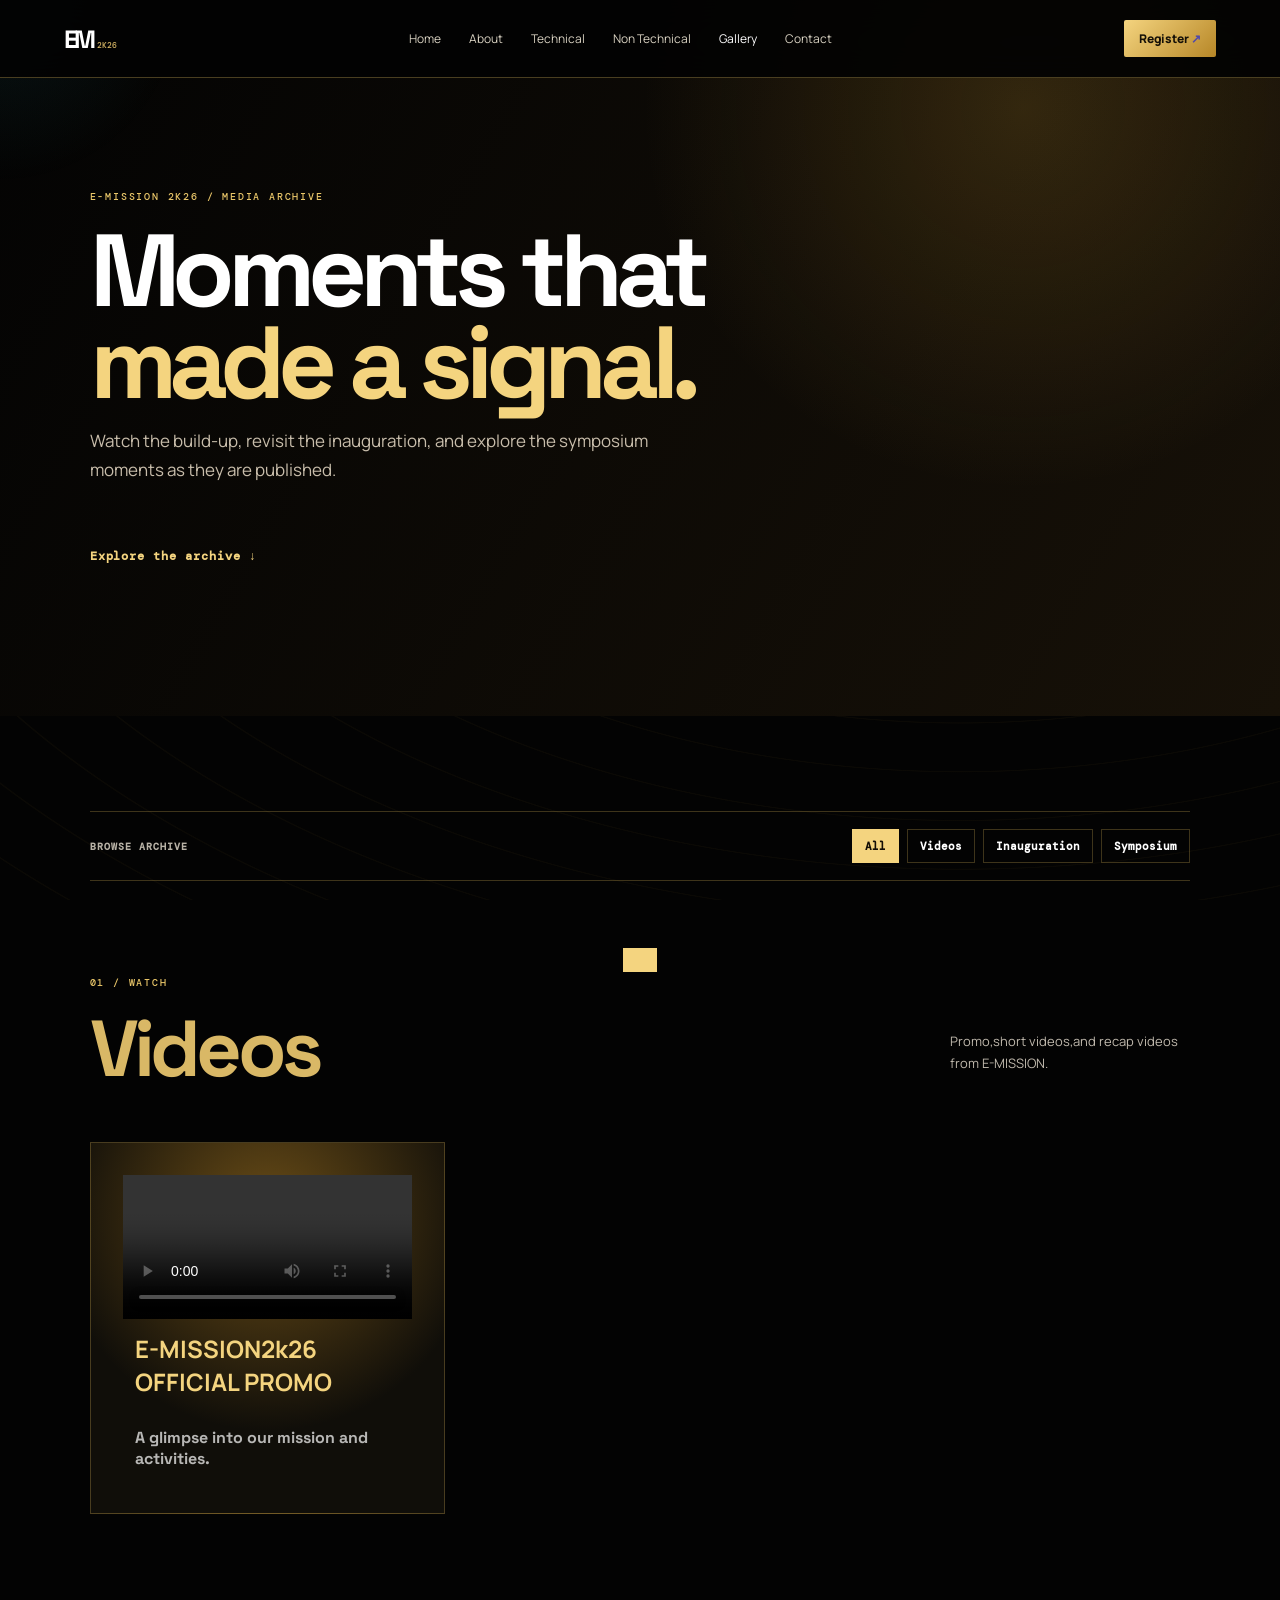
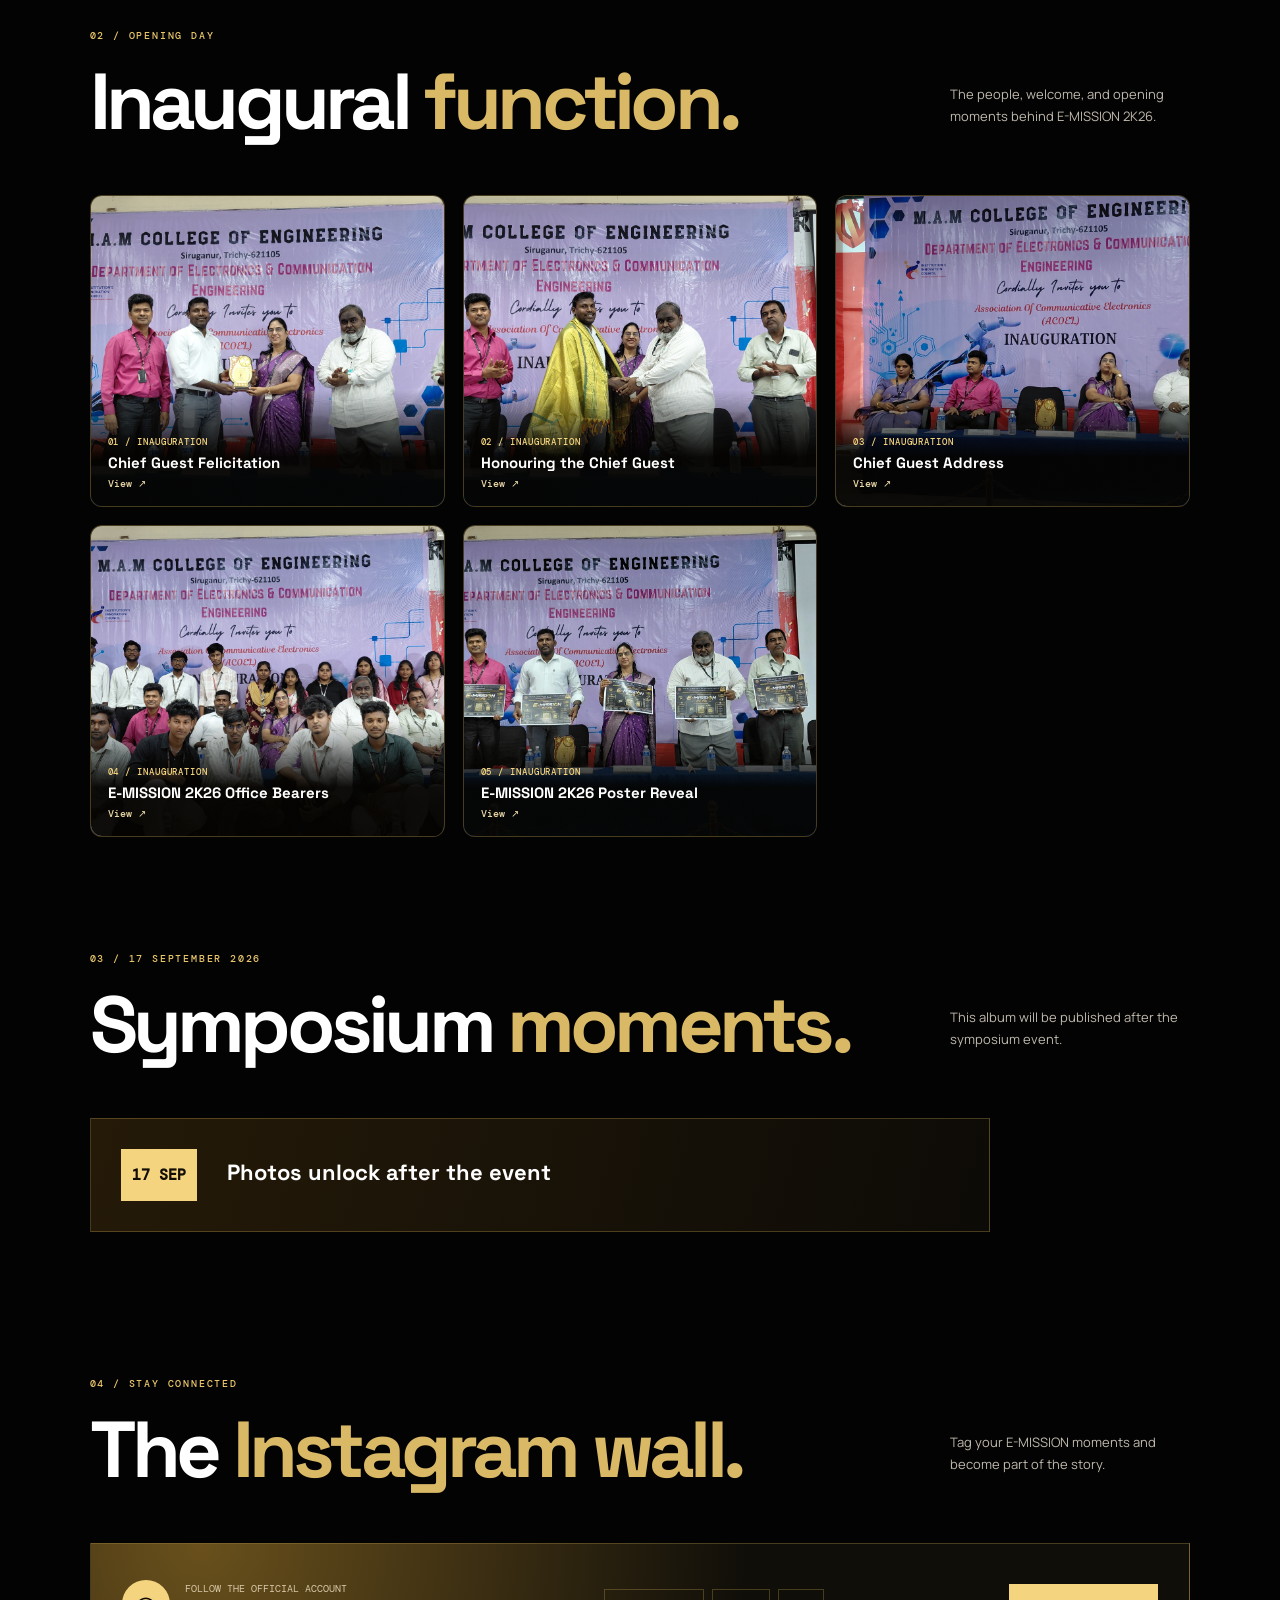
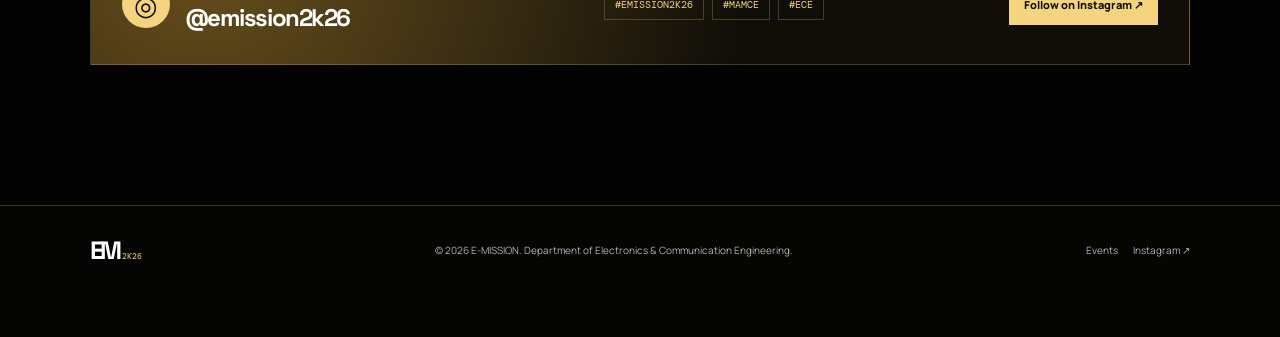
==== commit 19a62d19: "Changing The Gallery Theme And Fixes Some Bugs" ====
--- a/gallery.html
+++ b/gallery.html
@@ -3,7 +3,7 @@
   <head>
     <meta charset="utf-8" />
     <meta name="viewport" content="width=device-width, initial-scale=1" />
-    <meta name="theme-color" content="#070b19" />
+    <meta name="theme-color" content="#030303" />
     <meta name="description" content="Photos and videos from E-MISSION 2K26." />
     <title>Gallery | E-MISSION 2K26</title>
     <link rel="preconnect" href="https://fonts.googleapis.com" />
@@ -15,7 +15,7 @@
     <link rel="stylesheet" href="styles.css" />
     <link rel="stylesheet" href="overrides.css" />
     <link rel="stylesheet" href="theme-emission.css" />
-    <link rel="stylesheet" href="gallery.css" />
+    <link rel="stylesheet" href="gallery.css?v=gold-black-2" />
   </head>
   <body class="gallery-page">
     <div class="scroll-progress" id="scrollProgress"></div>
--- a/gallery.css
+++ b/gallery.css
@@ -1,5 +1,5 @@
 .gallery-page {
-  background: #080d1e;
+  background: #030303;
   color: var(--ink);
 }
 .gallery-hero {
@@ -7,7 +7,7 @@
   padding-top: 190px;
   position: relative;
   overflow: hidden;
-  background: linear-gradient(120deg, #080d1e, #101938);
+  background: radial-gradient(circle at 80% 15%, rgba(193, 145, 46, 0.2), transparent 32%), linear-gradient(120deg, #030303, #171108);
 }
 
 .gallery-hero h1 {
@@ -23,7 +23,7 @@
 }
 .gallery-hero p {
   max-width: 580px;
-  color: #aab5d5;
+  color: #c8bdab;
   font-size: 17px;
   line-height: 1.7;
 }
@@ -53,7 +53,7 @@
 .photo-placeholder,
 .post-event-card {
   border: 1px solid var(--line);
-  background: #101938;
+  background: #100e09;
 }
 .video-card {
   min-height: 330px;
@@ -69,7 +69,7 @@
   display: block;
 }
 .video-placeholder {
-  background: radial-gradient(circle at 50% 20%, #334681, #101938 62%);
+  background: radial-gradient(circle at 50% 20%, #6a4d17, #100e09 62%);
 }
 .play-mark {
   width: 56px;
@@ -79,7 +79,7 @@
   place-items: center;
   margin-bottom: auto;
   padding-left: 3px;
-  color: #0b1126;
+  color: #130e05;
   background: var(--lime);
 }
 .video-card p,
@@ -91,7 +91,7 @@
 }
 .video-card span,
 .photo-placeholder p {
-  color: #aab5d5;
+  color: #c8bdab;
   font:
     11px "DM Mono",
     monospace;
@@ -118,7 +118,7 @@
 .photo-placeholder {
   min-height: 310px;
   overflow: hidden;
-  background: linear-gradient(145deg, #161f44, #0e1430);
+  background: linear-gradient(145deg, #211808, #0d0b07);
   border-radius: 12px;
   padding: 0;
 }
@@ -135,11 +135,11 @@
   gap: 30px;
   max-width: 900px;
   padding: 30px;
-  background: linear-gradient(105deg, #15204b, #0e1430);
+  background: linear-gradient(105deg, #251a08, #0d0b07);
 }
 .post-event-card > span {
   padding: 16px 11px;
-  color: #0c132c;
+  color: #130e05;
   background: var(--lime);
   font:
     800 15px "DM Mono",
@@ -153,7 +153,7 @@
 }
 .post-event-card p {
   margin: 0;
-  color: #b7c1df;
+  color: #c8bdab;
   line-height: 1.6;
 }
 .post-event-card code {
@@ -198,7 +198,7 @@
 }
 .share-gallery:hover,
 .share-gallery:focus-visible {
-  color: #0b1126;
+  color: #130e05;
   background: var(--lime);
   border-color: var(--lime);
 }
@@ -227,7 +227,7 @@
 }
 .filter-button:hover,
 .filter-button.active {
-  color: #0b1126;
+  color: #130e05;
   background: var(--lime);
   border-color: var(--lime);
 }
@@ -242,7 +242,7 @@
   padding: 0;
   border: 1px solid var(--line);
   border-radius: 12px;
-  background: #101938;
+  background: #100e09;
   color: var(--ink);
   text-align: left;
   cursor: zoom-in;
@@ -262,7 +262,7 @@
   display: grid;
   gap: 5px;
   padding: 46px 17px 16px;
-  background: linear-gradient(transparent, rgba(5, 9, 22, 0.96) 58%);
+  background: linear-gradient(transparent, rgba(4, 3, 1, 0.96) 58%);
   font:
     700 15px "Space Grotesk",
     sans-serif;
@@ -278,7 +278,7 @@
   font:
     500 10px "DM Mono",
     monospace;
-  color: #c7d1ee;
+  color: #ead8a8;
   font-style: normal;
 }
 .photo-card:hover img,
@@ -300,7 +300,7 @@
   align-items: center;
   padding: 31px;
   border: 1px solid var(--line);
-  background: radial-gradient(circle at 10% 0%, #343f82, #101938 55%);
+  background: radial-gradient(circle at 10% 0%, #69501c, #100e09 55%);
 }
 .instagram-handle {
   display: flex;
@@ -313,7 +313,7 @@
   display: grid;
   place-content: center;
   background: var(--lime);
-  color: #0b1126;
+  color: #130e05;
   border-radius: 50%;
   font-size: 27px;
 }
@@ -321,7 +321,7 @@
   font:
     10px "DM Mono",
     monospace;
-  color: #b8c4e7;
+  color: #d8c9a9;
 }
 .instagram-handle h3 {
   margin: 5px 0 0;
@@ -345,7 +345,7 @@
 }
 .instagram-follow {
   padding: 13px 15px;
-  color: #0b1126;
+  color: #130e05;
   background: var(--lime);
   text-decoration: none;
   white-space: nowrap;
@@ -358,7 +358,7 @@
   padding: 0;
   overflow: visible;
   border: 1px solid var(--line);
-  background: #070b19;
+  background: #080705;
   color: var(--ink);
 }
 .lightbox::backdrop {
@@ -373,7 +373,7 @@
   width: 100%;
   max-height: min(76vh, 760px);
   object-fit: contain;
-  background: #03050d;
+  background: #030302;
 }
 .lightbox figcaption {
   display: flex;
@@ -397,7 +397,7 @@
   position: absolute;
   z-index: 1;
   border: 1px solid var(--line);
-  background: rgba(8, 13, 30, 0.88);
+  background: rgba(12, 9, 4, 0.9);
   color: var(--ink);
   cursor: pointer;
 }
@@ -426,7 +426,7 @@
   right: 15px;
   bottom: 13px;
   padding: 10px 12px;
-  color: #0b1126;
+  color: #130e05;
   background: var(--lime);
   text-decoration: none;
   font: 800 10px var(--font);
@@ -439,7 +439,7 @@
   transform: translate(-50%, 100px);
   padding: 12px 17px;
   background: var(--lime);
-  color: #071019;
+  color: #130e05;
   font-size: 12px;
   font-weight: 800;
   transition: 0.3s;
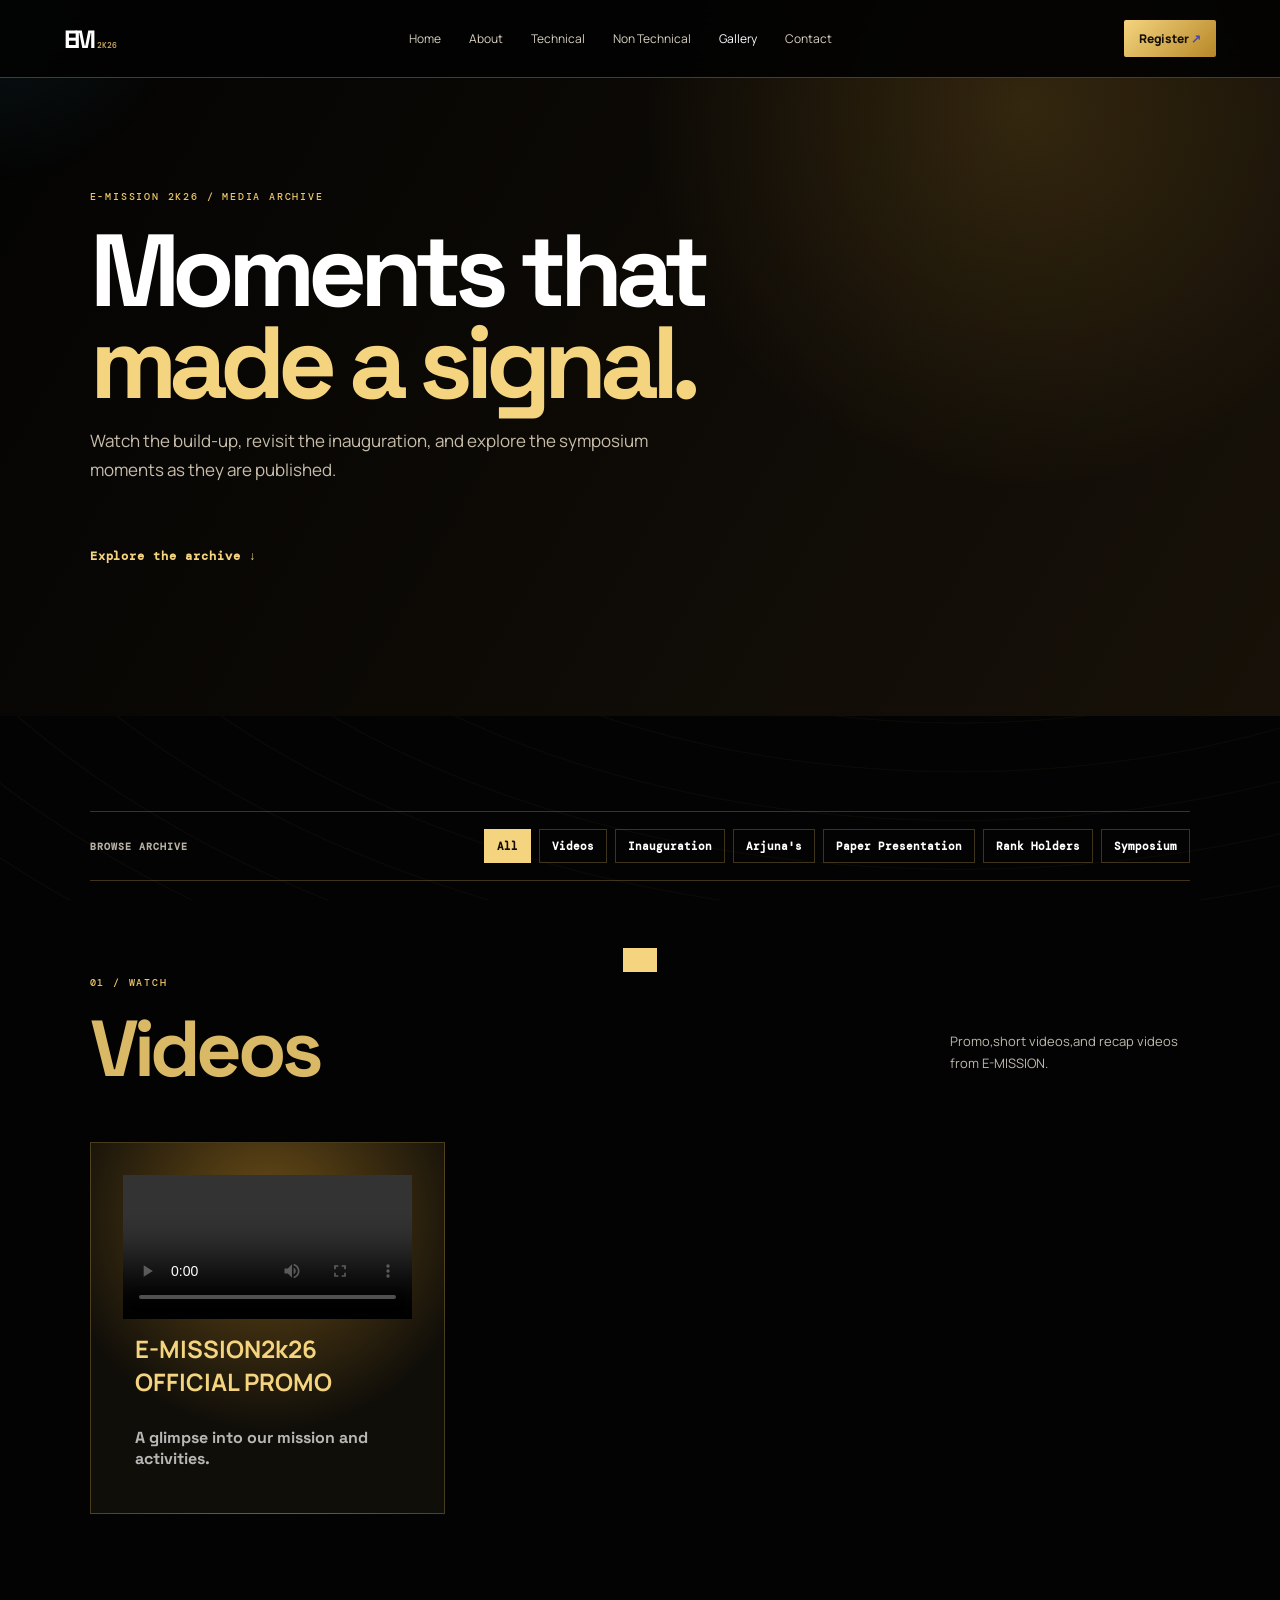
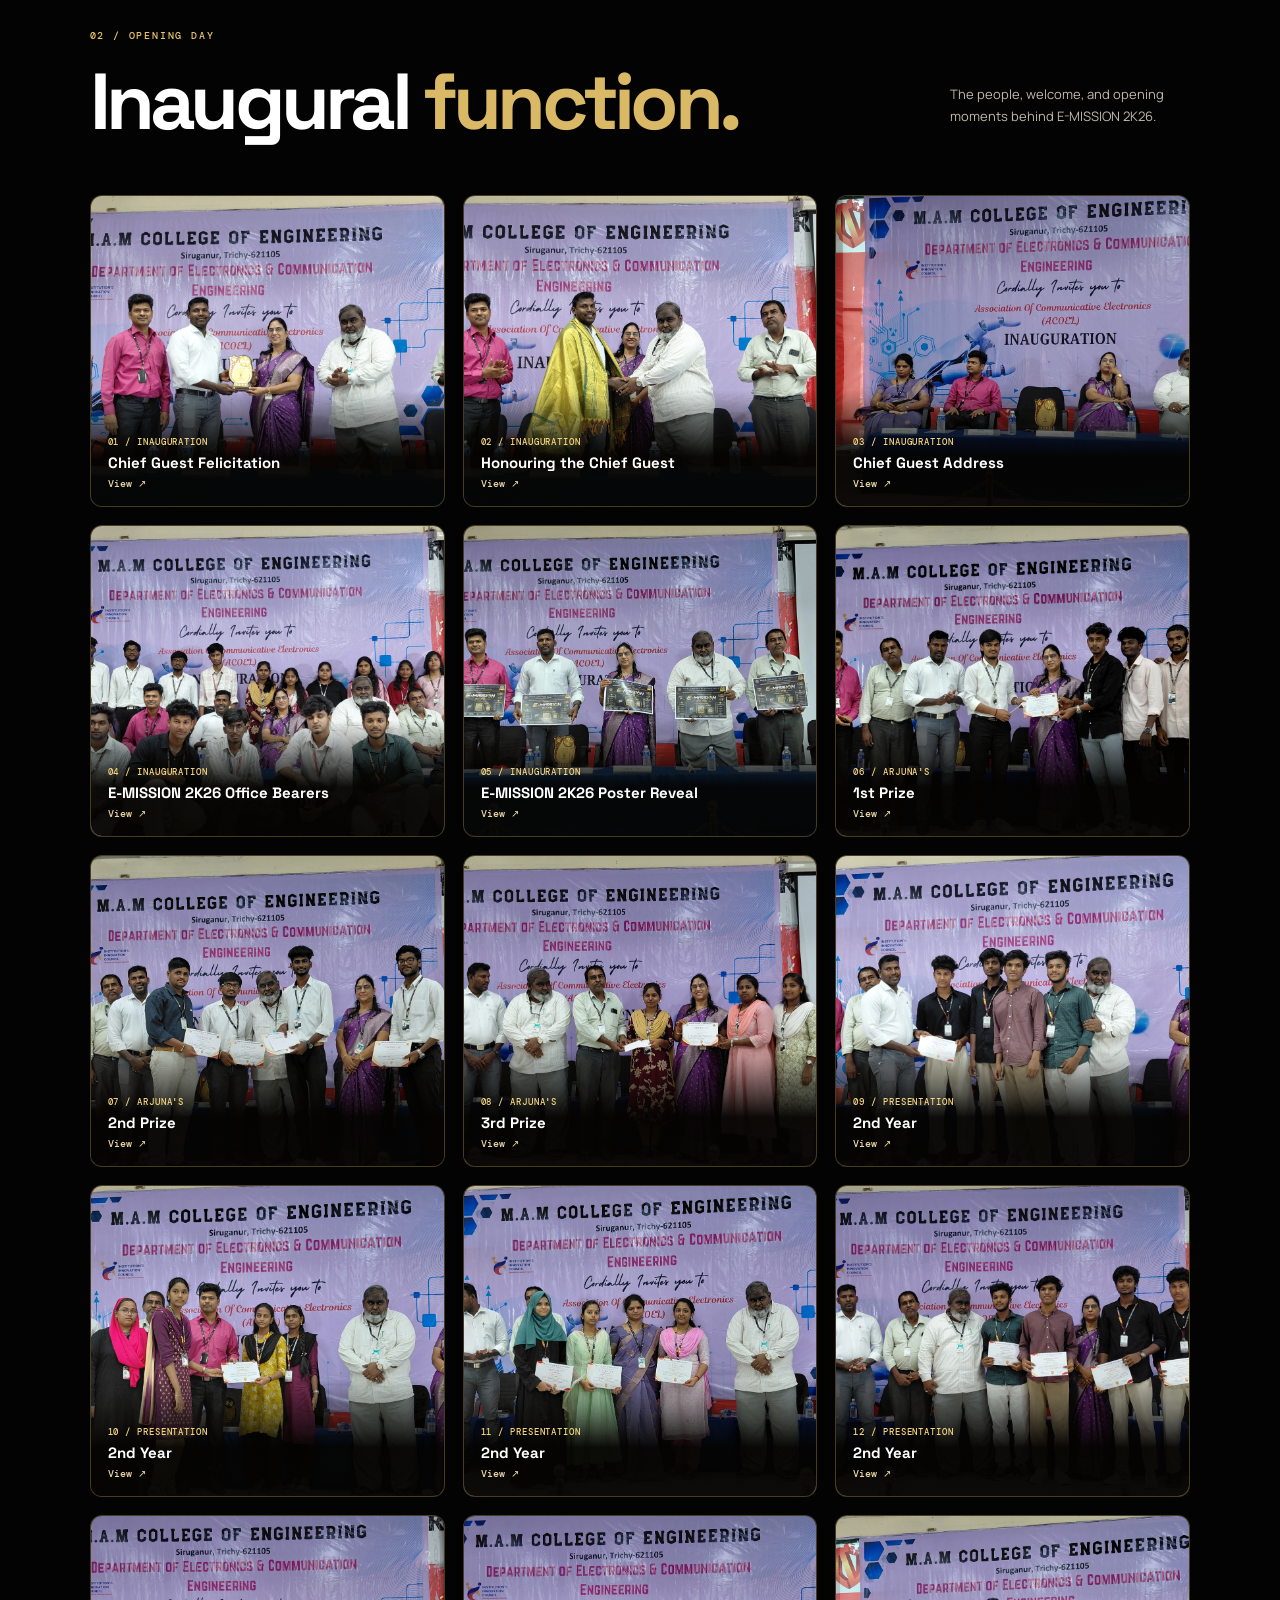
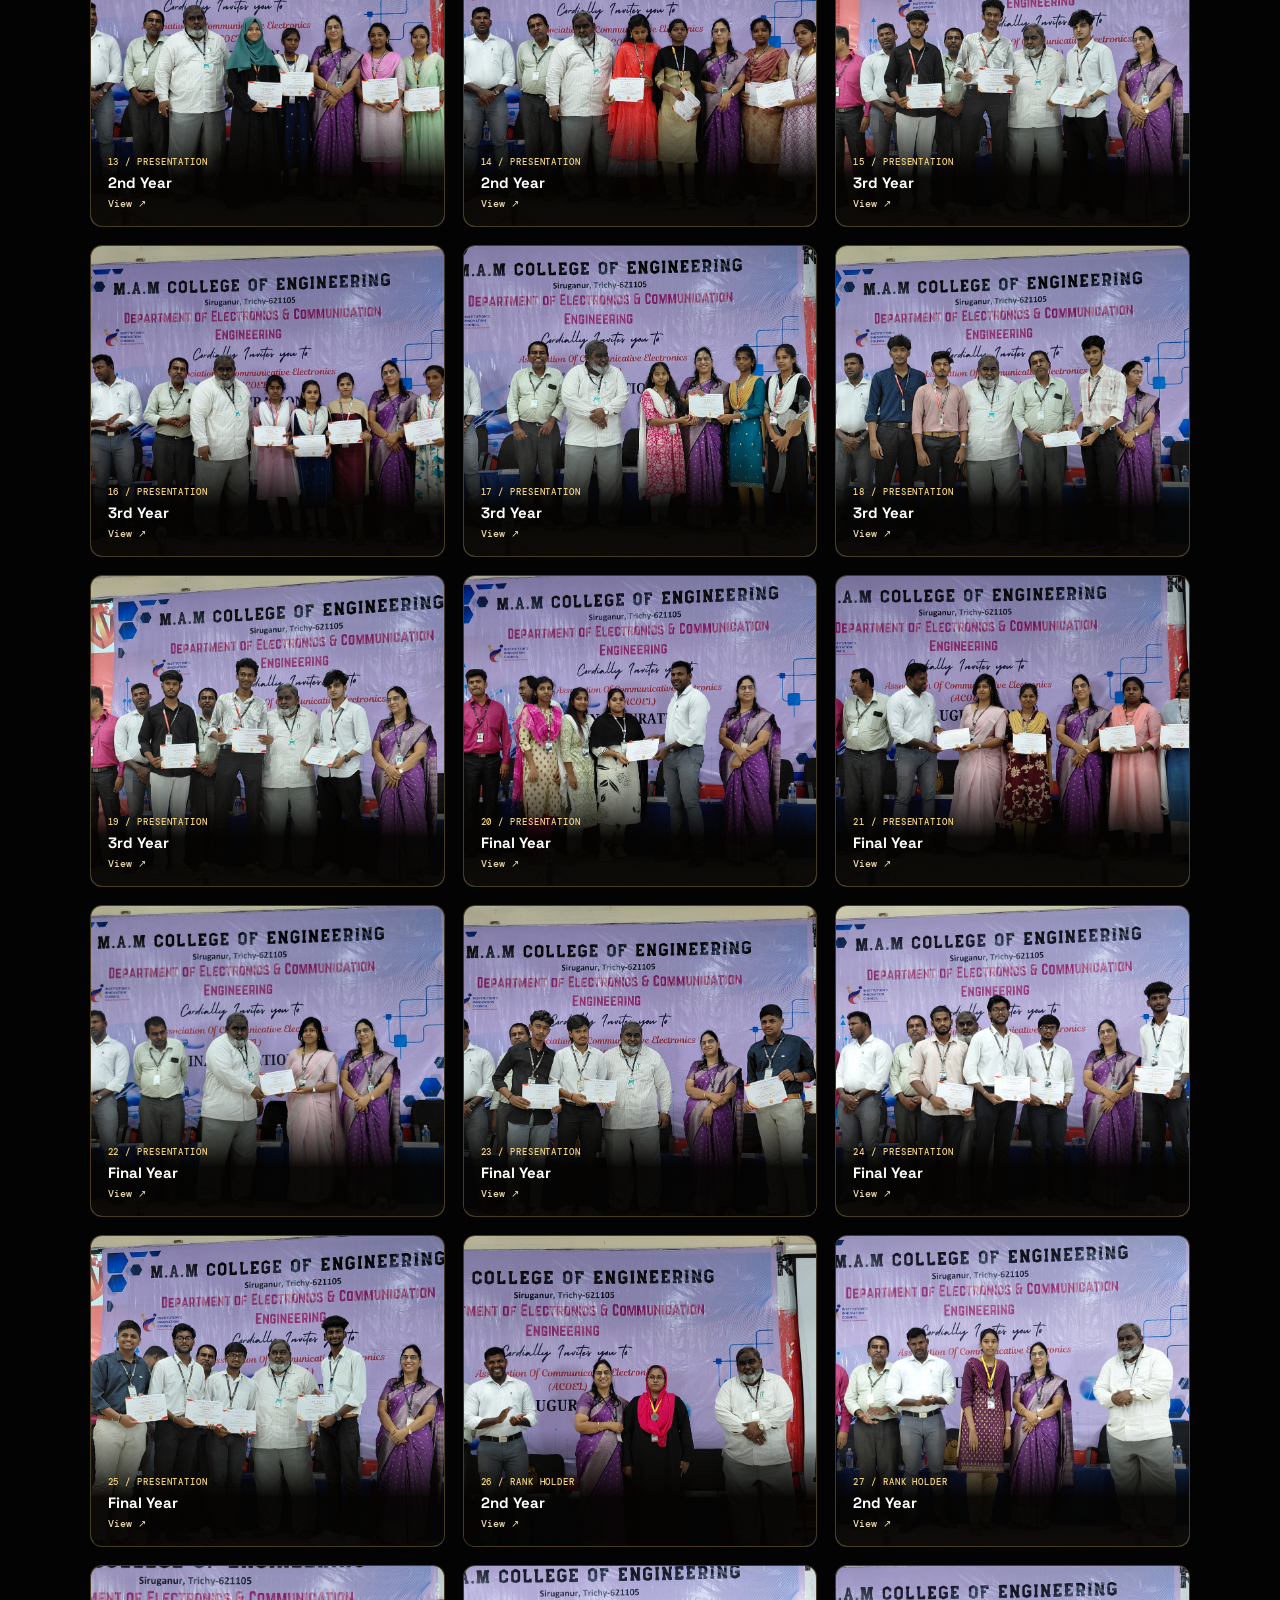
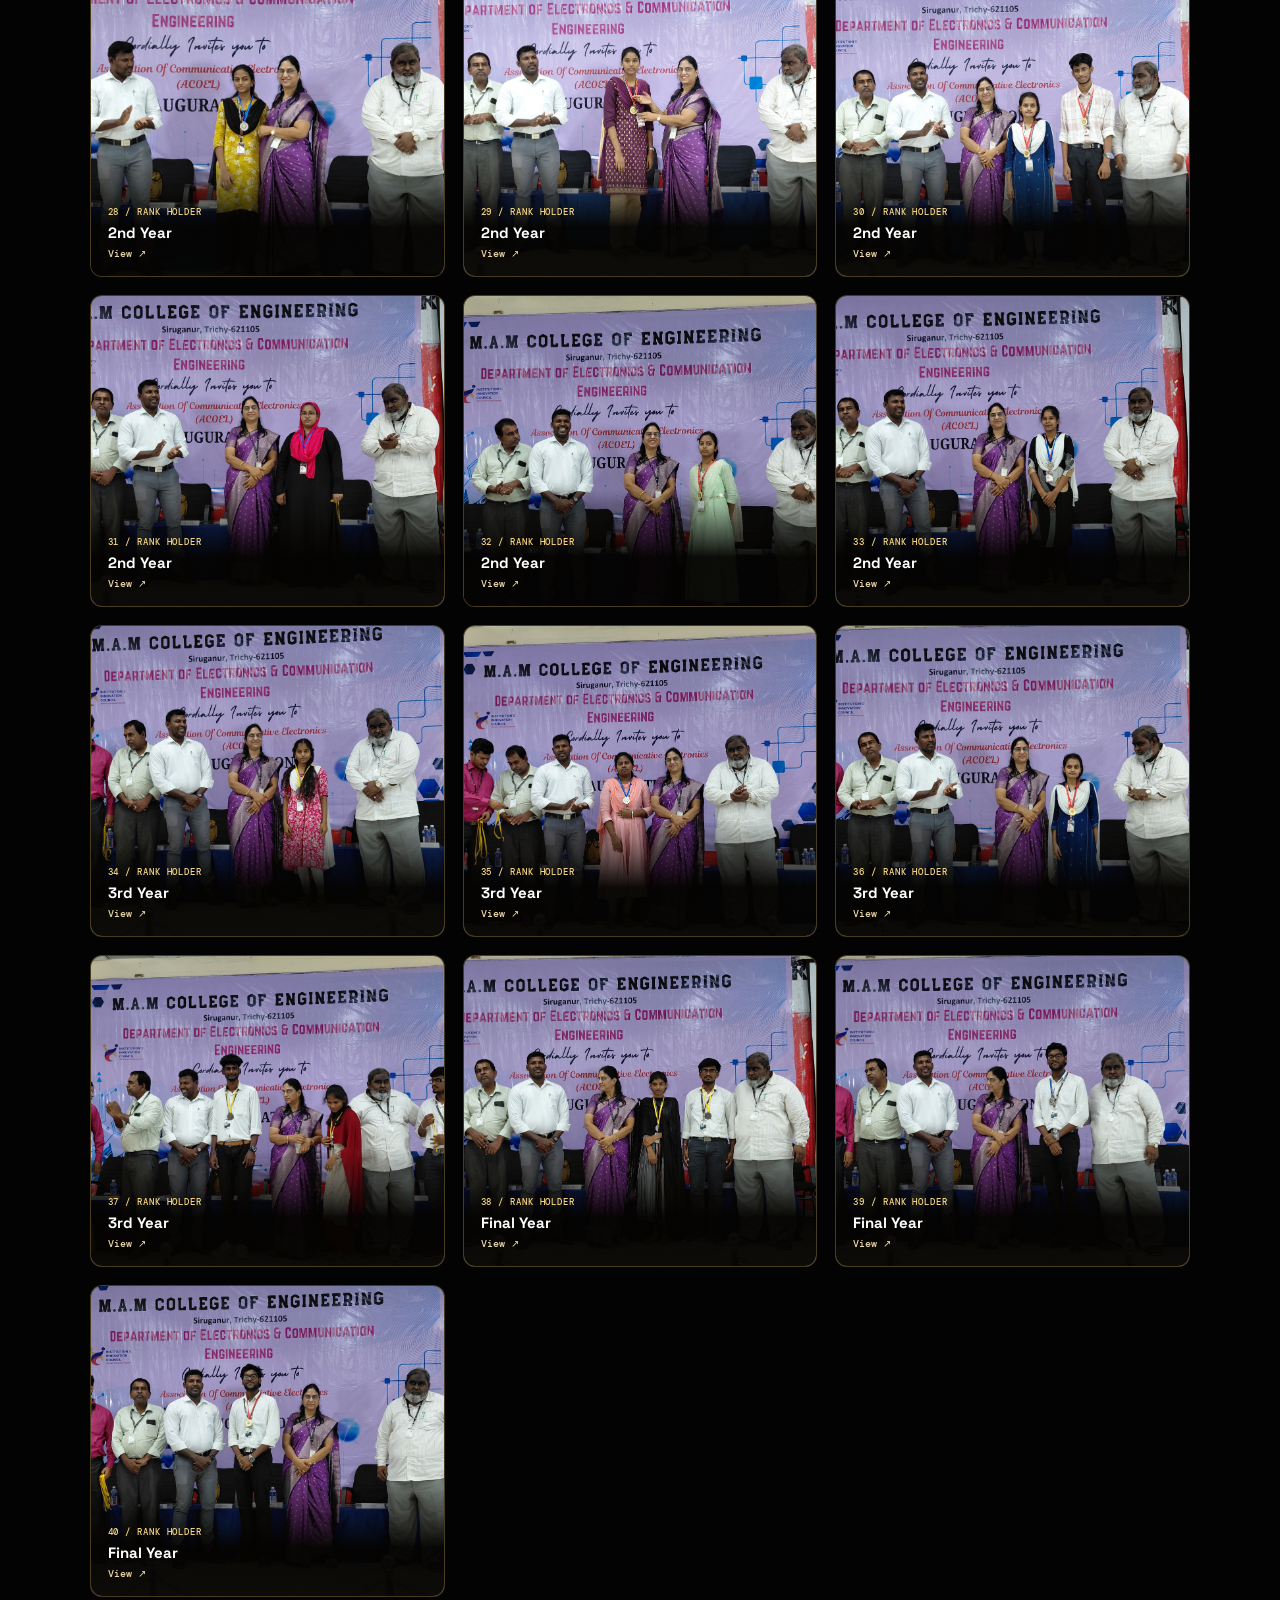
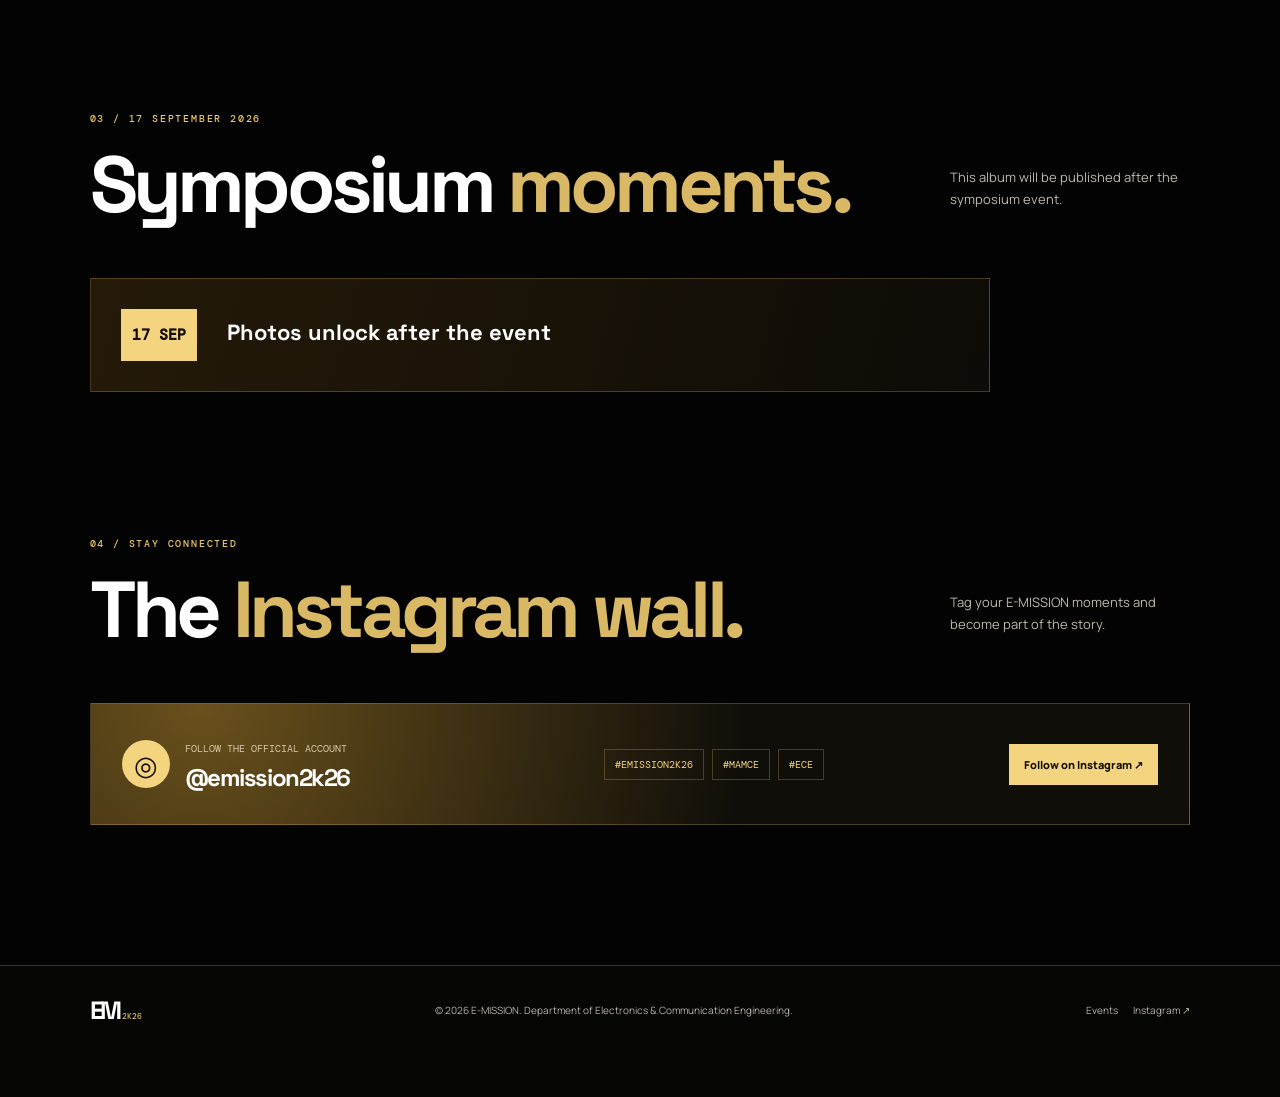
==== commit 1ae2d62b: "Uploading Photos And Filtering" ====
--- a/gallery.html
+++ b/gallery.html
@@ -8,6 +8,8 @@
     <title>Gallery | E-MISSION 2K26</title>
     <link rel="preconnect" href="https://fonts.googleapis.com" />
     <link rel="preconnect" href="https://fonts.gstatic.com" crossorigin />
+    <link rel="apple-touch-icon" href="assets/favicon.png">
+    <link rel="icon" type="image/png" href="assets/favicon.png">
     <link
       href="https://fonts.googleapis.com/css2?family=DM+Mono:wght@400;500&family=Manrope:wght@400;500;600;700;800&family=Space+Grotesk:wght@400;500;600;700&display=swap"
       rel="stylesheet"
@@ -61,6 +63,9 @@
             <button class="filter-button active" type="button" data-filter="all">All</button>
             <button class="filter-button" type="button" data-filter="videos">Videos</button>
             <button class="filter-button" type="button" data-filter="inauguration">Inauguration</button>
+            <button class="filter-button" type="button" data-filter="arjunas">Arjuna's</button>
+            <button class="filter-button" type="button" data-filter="presentation">Paper Presentation</button>
+            <button class="filter-button" type="button" data-filter="rank-holders">Rank Holders</button>
             <button class="filter-button" type="button" data-filter="symposium">Symposium</button>
           </div>
         </div>
@@ -126,8 +131,188 @@
                 <span><b>05 / INAUGURATION</b>E-MISSION 2K26 Poster Reveal <i>View ↗</i></span>
             </button>
 
-        </div>
-      </section>
+            <button class="photo-card gallery-item" type="button" data-category="inauguration" data-full="assets/inaguration-function/Chief Guest Felicitation.jpg" data-caption="Chief Guest Felicitation" aria-label="Open Chief Guest Felicitation photo">
+                <img src="assets/inaguration-function/Arjuna's/1st-Arjunas.jpg" alt="Chief Guest Felicitation">
+                <span><b>06 / ARJUNA'S</b>1st Prize <i>View ↗</i></span>
+            </button>
+
+            <button class="photo-card gallery-item" type="button" data-category="inauguration" data-full="assets/inaguration-function/Honouring Chief Guest.jpg" data-caption="Honouring the Chief Guest" aria-label="Open Honouring the Chief Guest photo">
+                <img src="assets/inaguration-function/Arjuna's/2nd arjunas.jpg" alt="Honouring the Chief Guest">
+                <span><b>07 / ARJUNA'S</b>2nd Prize <i>View ↗</i></span>
+            </button>
+
+            <button class="photo-card gallery-item" type="button" data-category="inauguration" data-full="assets/inaguration-function/Chief Guest Speech.jpg" data-caption="Chief Guest Address" aria-label="Open Chief Guest Address photo">
+                <img src="assets/inaguration-function/Arjuna's/3rd arjunas.jpg" alt="Chief Guest Address">
+                <span><b>08 / ARJUNA'S</b>3rd Prize <i>View ↗</i></span>
+            </button>
+
+            <button class="photo-card gallery-item" type="button" data-category="inauguration" data-full="assets/inaguration-function/Office Bearers E-MISSION2K26.jpg" data-caption="E-MISSION 2K26 Office Bearers" aria-label="Open E-MISSION 2K26 Office Bearers photo">
+                <img src="assets/inaguration-function/Paper Presentation/2nd year pp1.jpg" alt="E-MISSION 2K26 Office Bearers">
+                <span><b>09 / PRESENTATION</b>2nd Year <i>View ↗</i></span>
+            </button>
+
+            <button class="photo-card gallery-item" type="button" data-category="inauguration" data-full="assets/inaguration-function/E-MISSION2K26 POSTER REVEAL.jpg" data-caption="E-MISSION 2K26 Poster Reveal" aria-label="Open E-MISSION 2K26 Poster Reveal photo">
+                <img src="assets/inaguration-function/Paper Presentation/Pp-2.jpg" alt="E-MISSION 2K26 Poster Reveal">
+                <span><b>10 / PRESENTATION</b>2nd Year <i>View ↗</i></span>
+            </button>
+
+            <button class="photo-card gallery-item" type="button" data-category="inauguration" data-full="assets/inaguration-function/Chief Guest Felicitation.jpg" data-caption="Chief Guest Felicitation" aria-label="Open Chief Guest Felicitation photo">
+                <img src="assets/inaguration-function/Paper Presentation/pp-2nd.jpg" alt="Chief Guest Felicitation">
+                <span><b>11 / PRESENTATION</b>2nd Year<i>View ↗</i></span>
+            </button>
+
+            <button class="photo-card gallery-item" type="button" data-category="inauguration" data-full="assets/inaguration-function/Honouring Chief Guest.jpg" data-caption="Honouring the Chief Guest" aria-label="Open Honouring the Chief Guest photo">
+                <img src="assets/inaguration-function/Paper Presentation/ppt-2.jpg" alt="Honouring the Chief Guest">
+                <span><b>12 / PRESENTATION</b>2nd Year <i>View ↗</i></span>
+            </button>
+
+            <button class="photo-card gallery-item" type="button" data-category="inauguration" data-full="assets/inaguration-function/Chief Guest Speech.jpg" data-caption="Chief Guest Address" aria-label="Open Chief Guest Address photo">
+                <img src="assets/inaguration-function/Paper Presentation/ppt-2n.jpg" alt="Chief Guest Address">
+                <span><b>13 / PRESENTATION</b>2nd Year<i>View ↗</i></span>
+            </button>
+
+            <button class="photo-card gallery-item" type="button" data-category="inauguration" data-full="assets/inaguration-function/Office Bearers E-MISSION2K26.jpg" data-caption="E-MISSION 2K26 Office Bearers" aria-label="Open E-MISSION 2K26 Office Bearers photo">
+                <img src="assets/inaguration-function/Paper Presentation/ppt-2nd.jpg" alt="E-MISSION 2K26 Office Bearers">
+                <span><b>14 / PRESENTATION</b>2nd Year<i>View ↗</i></span>
+            </button>
+
+            <button class="photo-card gallery-item" type="button" data-category="inauguration" data-full="assets/inaguration-function/E-MISSION2K26 POSTER REVEAL.jpg" data-caption="E-MISSION 2K26 Poster Reveal" aria-label="Open E-MISSION 2K26 Poster Reveal photo">
+                <img src="assets/inaguration-function/Paper Presentation/ppt-3rd.jpg" alt="E-MISSION 2K26 Poster Reveal">
+                <span><b>15 / PRESENTATION</b>3rd Year<i>View ↗</i></span>
+            </button>
+
+            <button class="photo-card gallery-item" type="button" data-category="inauguration" data-full="assets/inaguration-function/Chief Guest Felicitation.jpg" data-caption="Chief Guest Felicitation" aria-label="Open Chief Guest Felicitation photo">
+                <img src="assets/inaguration-function/Paper Presentation/pp 3rd.jpg" alt="Chief Guest Felicitation">
+                <span><b>16 / PRESENTATION</b>3rd Year <i>View ↗</i></span>
+            </button>
+
+            <button class="photo-card gallery-item" type="button" data-category="inauguration" data-full="assets/inaguration-function/Honouring Chief Guest.jpg" data-caption="Honouring the Chief Guest" aria-label="Open Honouring the Chief Guest photo">
+                <img src="assets/inaguration-function/Paper Presentation/pp-3.jpg" alt="Honouring the Chief Guest">
+                <span><b>17 / PRESENTATION</b>3rd Year <i>View ↗</i></span>
+            </button>
+
+            <button class="photo-card gallery-item" type="button" data-category="inauguration" data-full="assets/inaguration-function/Chief Guest Speech.jpg" data-caption="Chief Guest Address" aria-label="Open Chief Guest Address photo">
+                <img src="assets/inaguration-function/Paper Presentation/pp-3rd.jpg" alt="Chief Guest Address">
+                <span><b>18 / PRESENTATION</b>3rd Year <i>View ↗</i></span>
+            </button>
+
+            <button class="photo-card gallery-item" type="button" data-category="inauguration" data-full="assets/inaguration-function/Office Bearers E-MISSION2K26.jpg" data-caption="E-MISSION 2K26 Office Bearers" aria-label="Open E-MISSION 2K26 Office Bearers photo">
+                <img src="assets/inaguration-function/Paper Presentation/ppt-3rd.jpg" alt="E-MISSION 2K26 Office Bearers">
+                <span><b>19 / PRESENTATION</b>3rd Year<i>View ↗</i></span>
+            </button>
+
+            <button class="photo-card gallery-item" type="button" data-category="inauguration" data-full="assets/inaguration-function/E-MISSION2K26 POSTER REVEAL.jpg" data-caption="E-MISSION 2K26 Poster Reveal" aria-label="Open E-MISSION 2K26 Poster Reveal photo">
+                <img src="assets/inaguration-function/Paper Presentation/pp-4.jpg" alt="E-MISSION 2K26 Poster Reveal">
+                <span><b>20 / PRESENTATION</b>Final Year<i>View ↗</i></span>
+            </button>
+
+
+            <button class="photo-card gallery-item" type="button" data-category="inauguration" data-full="assets/inaguration-function/Chief Guest Felicitation.jpg" data-caption="Chief Guest Felicitation" aria-label="Open Chief Guest Felicitation photo">
+                <img src="assets/inaguration-function/Paper Presentation/pp-4th.jpg" alt="Chief Guest Felicitation">
+                <span><b>21 / PRESENTATION</b>Final Year<i>View ↗</i></span>
+            </button>
+
+            <button class="photo-card gallery-item" type="button" data-category="inauguration" data-full="assets/inaguration-function/Honouring Chief Guest.jpg" data-caption="Honouring the Chief Guest" aria-label="Open Honouring the Chief Guest photo">
+                <img src="assets/inaguration-function/Paper Presentation/pp-final.jpg" alt="Honouring the Chief Guest">
+                <span><b>22 / PRESENTATION</b>Final Year<i>View ↗</i></span>
+            </button>
+
+            <button class="photo-card gallery-item" type="button" data-category="inauguration" data-full="assets/inaguration-function/Chief Guest Speech.jpg" data-caption="Chief Guest Address" aria-label="Open Chief Guest Address photo">
+                <img src="assets/inaguration-function/Paper Presentation/pp-giri.jpg" alt="Chief Guest Address">
+                <span><b>23 / PRESENTATION</b>Final Year<i>View ↗</i></span>
+            </button>
+
+            <button class="photo-card gallery-item" type="button" data-category="inauguration" data-full="assets/inaguration-function/Office Bearers E-MISSION2K26.jpg" data-caption="E-MISSION 2K26 Office Bearers" aria-label="Open E-MISSION 2K26 Office Bearers photo">
+                <img src="assets/inaguration-function/Paper Presentation/pp-namba.jpg" alt="E-MISSION 2K26 Office Bearers">
+                <span><b>24 / PRESENTATION</b>Final Year<i>View ↗</i></span>
+            </button>
+
+            <button class="photo-card gallery-item" type="button" data-category="inauguration" data-full="assets/inaguration-function/E-MISSION2K26 POSTER REVEAL.jpg" data-caption="E-MISSION 2K26 Poster Reveal" aria-label="Open E-MISSION 2K26 Poster Reveal photo">
+                <img src="assets/inaguration-function/Paper Presentation/ppt-nambatha.jpg" alt="E-MISSION 2K26 Poster Reveal">
+                <span><b>25 / PRESENTATION</b>Final Year<i>View ↗</i></span>
+            </button>
+
+            <button class="photo-card gallery-item" type="button" data-category="inauguration" data-full="assets/inaguration-function/Chief Guest Felicitation.jpg" data-caption="Chief Guest Felicitation" aria-label="Open Chief Guest Felicitation photo">
+                <img src="assets/inaguration-function/Rank Holders/rank-1.jpg" alt="Chief Guest Felicitation">
+                <span><b>26 / RANK HOLDER</b>2nd Year<i>View ↗</i></span>
+            </button>
+
+            <button class="photo-card gallery-item" type="button" data-category="inauguration" data-full="assets/inaguration-function/Honouring Chief Guest.jpg" data-caption="Honouring the Chief Guest" aria-label="Open Honouring the Chief Guest photo">
+                <img src="assets/inaguration-function/Rank Holders/rank-12.jpg" alt="Honouring the Chief Guest">
+                <span><b>27 / RANK HOLDER</b>2nd Year <i>View ↗</i></span>
+            </button>
+
+            <button class="photo-card gallery-item" type="button" data-category="inauguration" data-full="assets/inaguration-function/Chief Guest Speech.jpg" data-caption="Chief Guest Address" aria-label="Open Chief Guest Address photo">
+                <img src="assets/inaguration-function/Rank Holders/rank-2-siver.jpg" alt="Chief Guest Address">
+                <span><b>28 / RANK HOLDER</b>2nd Year<i>View ↗</i></span>
+            </button>
+
+            <button class="photo-card gallery-item" type="button" data-category="inauguration" data-full="assets/inaguration-function/Office Bearers E-MISSION2K26.jpg" data-caption="E-MISSION 2K26 Office Bearers" aria-label="Open E-MISSION 2K26 Office Bearers photo">
+                <img src="assets/inaguration-function/Rank Holders/rank-2.jpg" alt="E-MISSION 2K26 Office Bearers">
+                <span><b>29 / RANK HOLDER</b>2nd Year <i>View ↗</i></span>
+            </button>
+
+            <button class="photo-card gallery-item" type="button" data-category="inauguration" data-full="assets/inaguration-function/E-MISSION2K26 POSTER REVEAL.jpg" data-caption="E-MISSION 2K26 Poster Reveal" aria-label="Open E-MISSION 2K26 Poster Reveal photo">
+                <img src="assets/inaguration-function/Rank Holders/rank-2rd.jpg" alt="E-MISSION 2K26 Poster Reveal">
+                <span><b>30 / RANK HOLDER</b>2nd Year <i>View ↗</i></span>
+            </button>
+
+            <button class="photo-card gallery-item" type="button" data-category="inauguration" data-full="assets/inaguration-function/Chief Guest Felicitation.jpg" data-caption="Chief Guest Felicitation" aria-label="Open Chief Guest Felicitation photo">
+                <img src="assets/inaguration-function/Rank Holders/rnak2.jpg" alt="Chief Guest Felicitation">
+                <span><b>31 / RANK HOLDER</b>2nd Year <i>View ↗</i></span>
+            </button>
+
+            <button class="photo-card gallery-item" type="button" data-category="inauguration" data-full="assets/inaguration-function/Honouring Chief Guest.jpg" data-caption="Honouring the Chief Guest" aria-label="Open Honouring the Chief Guest photo">
+                <img src="assets/inaguration-function/Rank Holders/rnk-2.jpg" alt="Honouring the Chief Guest">
+                <span><b>32 / RANK HOLDER</b>2nd Year <i>View ↗</i></span>
+            </button>
+
+            <button class="photo-card gallery-item" type="button" data-category="inauguration" data-full="assets/inaguration-function/Chief Guest Speech.jpg" data-caption="Chief Guest Address" aria-label="Open Chief Guest Address photo">
+                <img src="assets/inaguration-function/Rank Holders/rnk2.jpg" alt="Chief Guest Address">
+                <span><b>33 / RANK HOLDER</b>2nd Year<i>View ↗</i></span>
+            </button>
+
+            <button class="photo-card gallery-item" type="button" data-category="inauguration" data-full="assets/inaguration-function/Office Bearers E-MISSION2K26.jpg" data-caption="E-MISSION 2K26 Office Bearers" aria-label="Open E-MISSION 2K26 Office Bearers photo">
+                <img src="assets/inaguration-function/Rank Holders/3rd-rank.jpg" alt="E-MISSION 2K26 Office Bearers">
+                <span><b>34 / RANK HOLDER</b>3rd Year<i>View ↗</i></span>
+            </button>
+
+            <button class="photo-card gallery-item" type="button" data-category="inauguration" data-full="assets/inaguration-function/E-MISSION2K26 POSTER REVEAL.jpg" data-caption="E-MISSION 2K26 Poster Reveal" aria-label="Open E-MISSION 2K26 Poster Reveal photo">
+                <img src="assets/inaguration-function/Rank Holders/rank3.jpg" alt="E-MISSION 2K26 Poster Reveal">
+                <span><b>35 / RANK HOLDER</b>3rd Year <i>View ↗</i></span>
+            </button>
+
+
+            <button class="photo-card gallery-item" type="button" data-category="inauguration" data-full="assets/inaguration-function/Chief Guest Felicitation.jpg" data-caption="Chief Guest Felicitation" aria-label="Open Chief Guest Felicitation photo">
+                <img src="assets/inaguration-function/Rank Holders/rnk-3.jpg" alt="Chief Guest Felicitation">
+                <span><b>36 / RANK HOLDER</b>3rd Year<i>View ↗</i></span>
+            </button>
+
+            <button class="photo-card gallery-item" type="button" data-category="inauguration" data-full="assets/inaguration-function/Honouring Chief Guest.jpg" data-caption="Honouring the Chief Guest" aria-label="Open Honouring the Chief Guest photo">
+                <img src="assets/inaguration-function/Rank Holders/rnk34.jpg" alt="Honouring the Chief Guest">
+                <span><b>37 / RANK HOLDER</b>3rd Year<i>View ↗</i></span>
+            </button>
+
+
+            <button class="photo-card gallery-item" type="button" data-category="inauguration" data-full="assets/inaguration-function/Chief Guest Felicitation.jpg" data-caption="Chief Guest Felicitation" aria-label="Open Chief Guest Felicitation photo">
+                <img src="assets/inaguration-function/Rank Holders/rank-nambathan.jpg" alt="Chief Guest Felicitation">
+                <span><b>38 / RANK HOLDER</b>Final Year <i>View ↗</i></span>
+            </button>
+
+            <button class="photo-card gallery-item" type="button" data-category="inauguration" data-full="assets/inaguration-function/Honouring Chief Guest.jpg" data-caption="Honouring the Chief Guest" aria-label="Open Honouring the Chief Guest photo">
+                <img src="assets/inaguration-function/Rank Holders/rank-pottaya.jpg" alt="Honouring the Chief Guest">
+                <span><b>39 / RANK HOLDER</b>Final Year <i>View ↗</i></span>
+            </button>
+
+            <button class="photo-card gallery-item" type="button" data-category="inauguration" data-full="assets/inaguration-function/Chief Guest Speech.jpg" data-caption="Chief Guest Address" aria-label="Open Chief Guest Address photo">
+                <img src="assets/inaguration-function/Rank Holders/rank-pottayan2.jpg" alt="Chief Guest Address">
+                <span><b>40 / RANK HOLDER</b>Final Year <i>View ↗</i></span>
+            </button>
+
+        </div>
+      </section>
+
+
 
       <section class="media-section media-group symposium-section" data-category="symposium">
         <div class="section-head">
@@ -184,6 +369,12 @@
       <a class="lightbox-download" id="lightboxDownload" href="#" download>Download ↓</a>
     </dialog>
     <div class="gallery-toast" id="galleryToast" role="status"></div>
+    <script>
+      window.va = window.va || function () {
+        (window.vaq = window.vaq || []).push(arguments);
+      };
+    </script>
+    <script defer src="/_vercel/insights/script.js"></script>
     <script src="gallery.js"></script>
   </body>
 </html>
